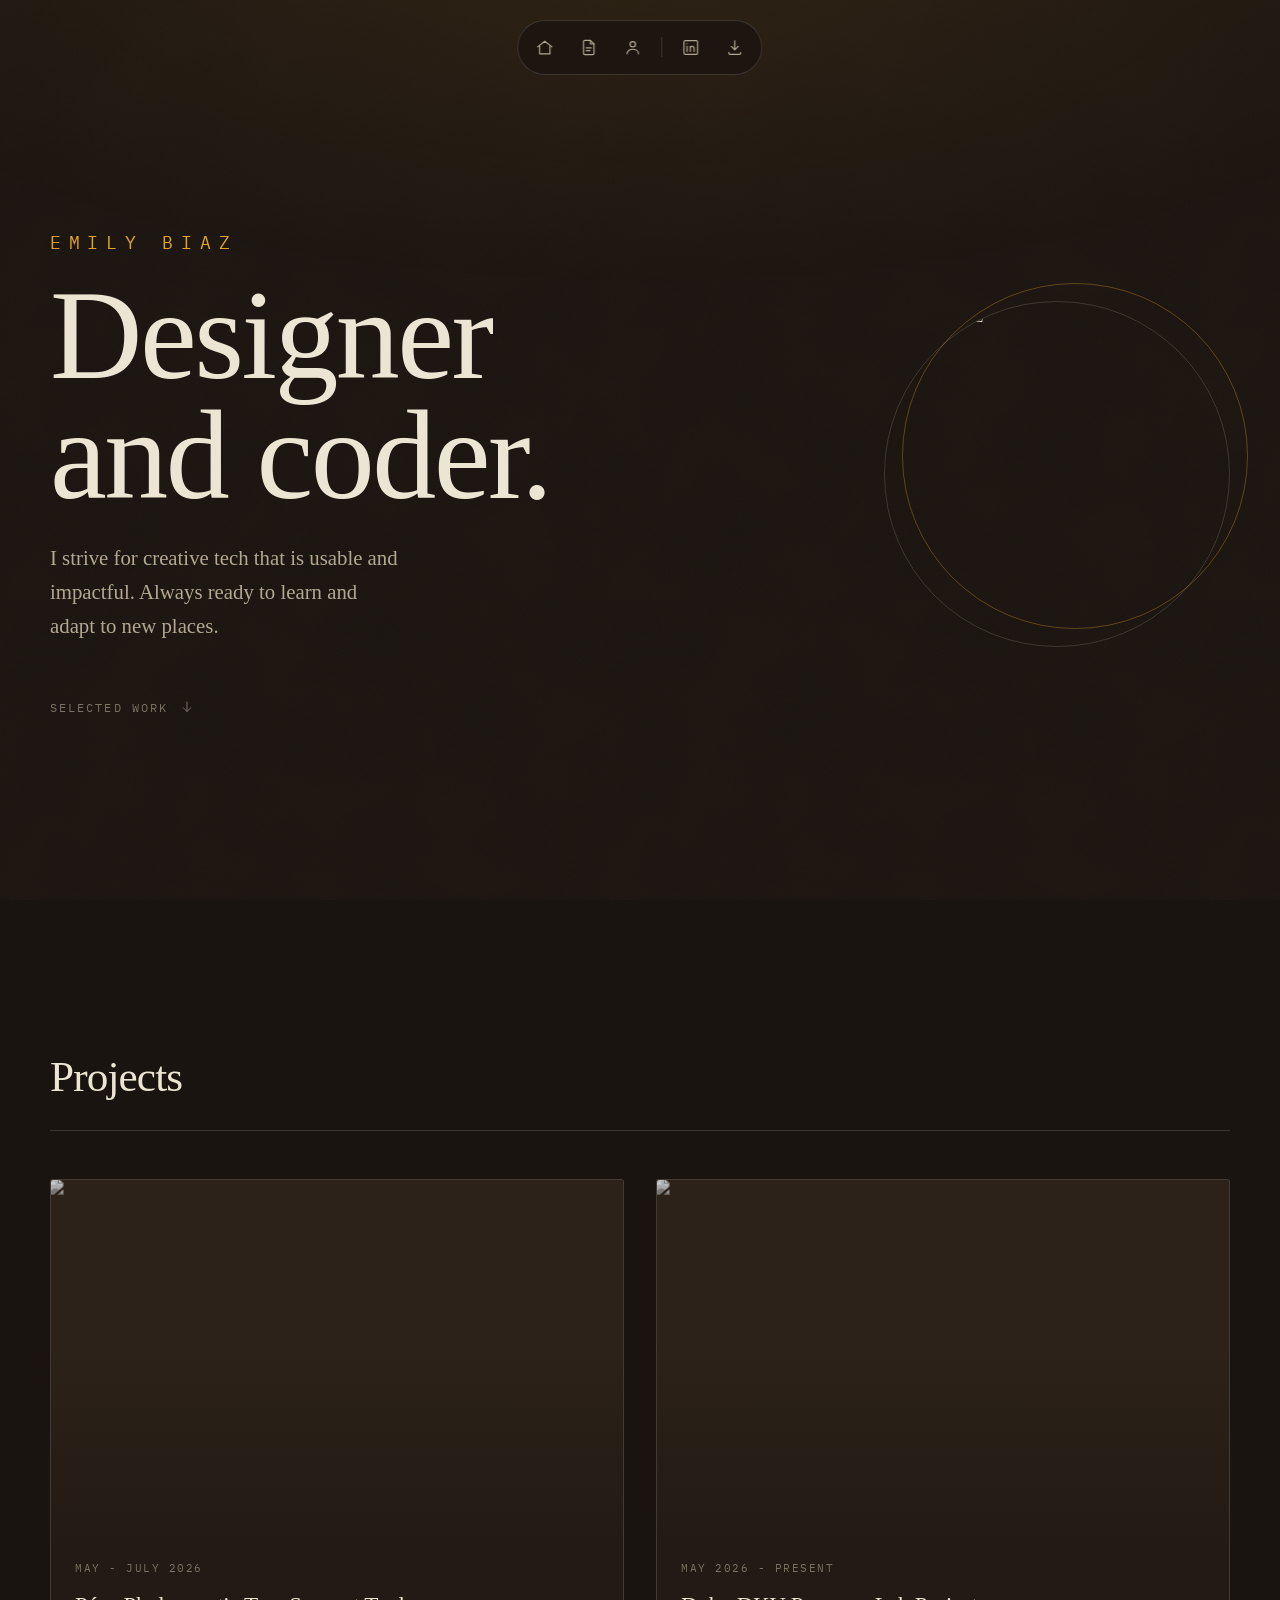
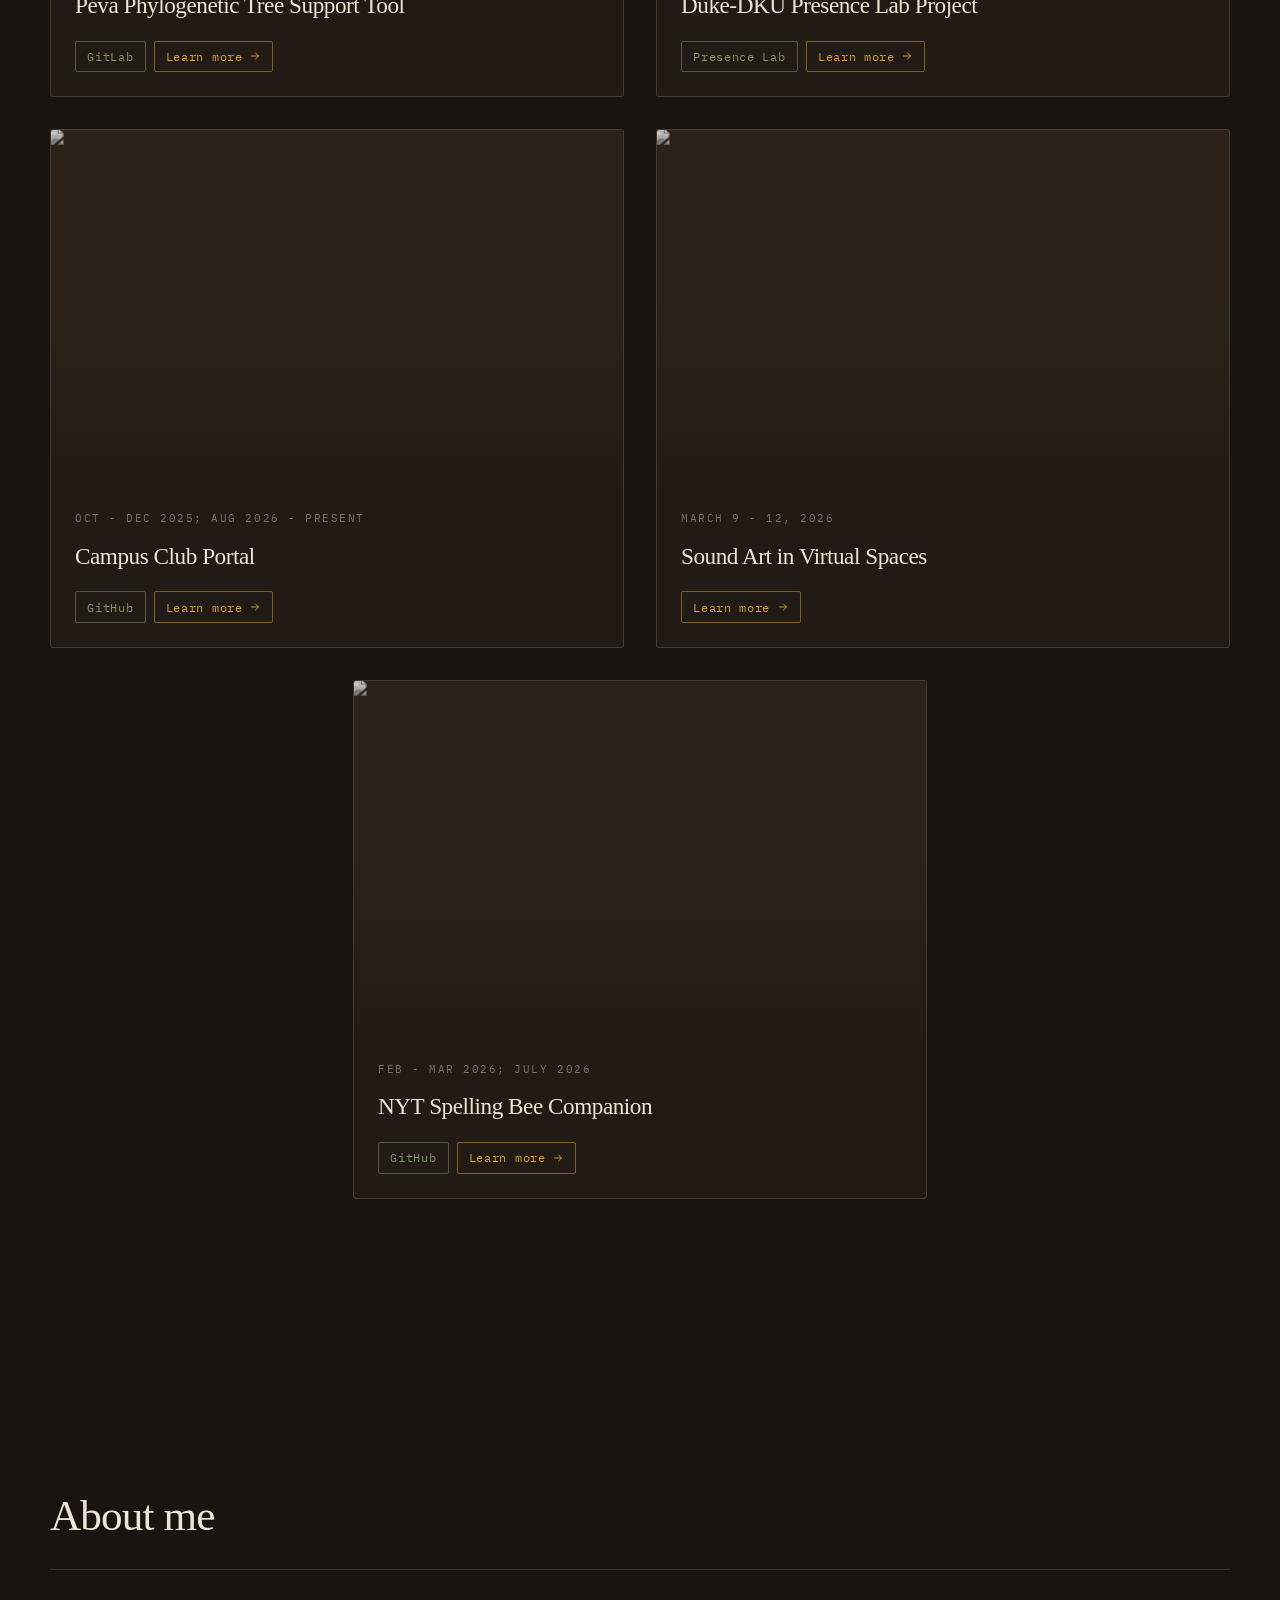
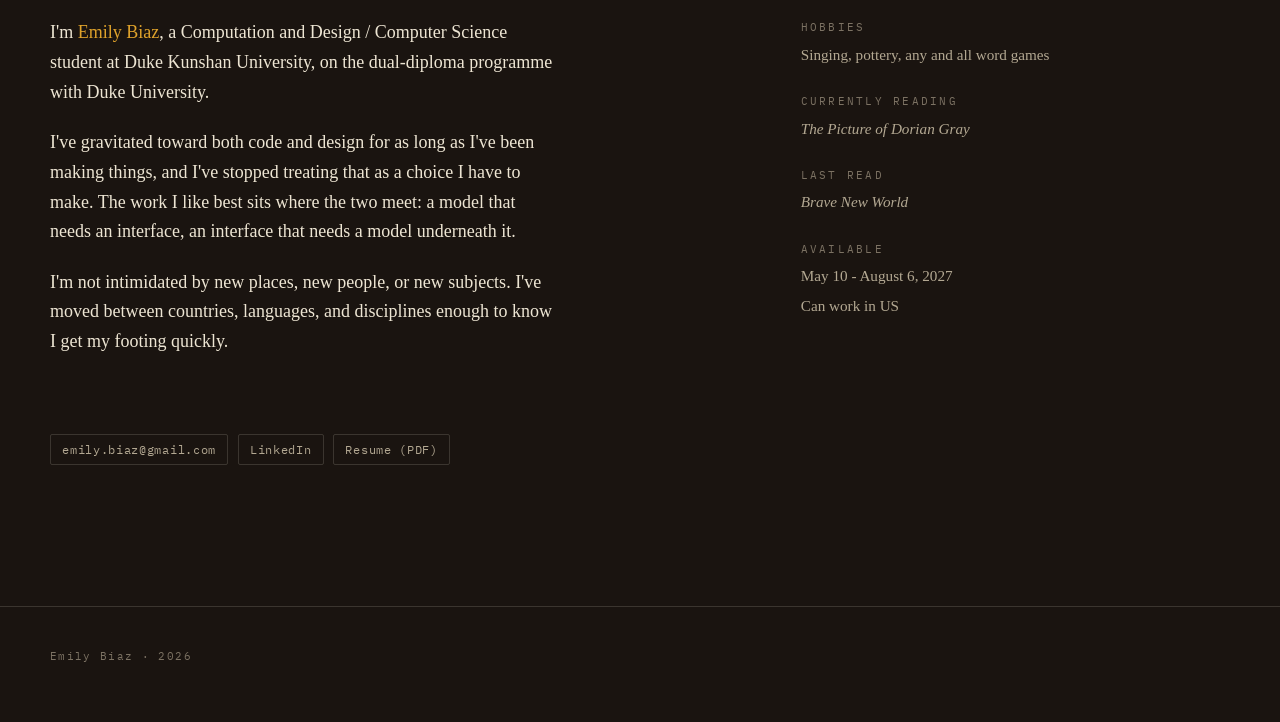
==== index.html @ deecd11f "Add files via upload" ====
<!DOCTYPE html>
<html lang="en">
<head>
<meta charset="utf-8">
<meta name="viewport" content="width=device-width, initial-scale=1">
<title>Emily Biaz, Designer and Coder</title>
<meta name="description" content="Emily Biaz, designer and coder. Creative tech that is usable and impactful.">

<link rel="preconnect" href="https://fonts.googleapis.com">
<link rel="preconnect" href="https://fonts.gstatic.com" crossorigin>
<link href="https://fonts.googleapis.com/css2?family=IBM+Plex+Mono:wght@400;500&display=swap" rel="stylesheet">
<link rel="stylesheet" href="style.css">
</head>
<body>

<!-- ─────────────────────────  nav  ───────────────────────── -->
<nav class="dock" aria-label="Main">
  <a href="#top" class="dock-btn" data-tip="Home" aria-label="Home">
    <svg viewBox="0 0 24 24" aria-hidden="true"><path d="M3 11.2 12 4l9 7.2"/><path d="M5.5 9.8V20h13V9.8"/></svg>
  </a>
  <a href="#work" class="dock-btn" data-tip="Projects" aria-label="Projects">
    <svg viewBox="0 0 24 24" aria-hidden="true"><path d="M14 3H7a1.6 1.6 0 0 0-1.6 1.6v14.8A1.6 1.6 0 0 0 7 21h10a1.6 1.6 0 0 0 1.6-1.6V7.6z"/><path d="M14 3v4.6h4.6"/><path d="M8.8 12.5h6.4M8.8 16h4.6"/></svg>
  </a>
  <a href="#about" class="dock-btn" data-tip="About" aria-label="About">
    <svg viewBox="0 0 24 24" aria-hidden="true"><circle cx="12" cy="8" r="3.4"/><path d="M4.8 20c0-3.6 3.2-5.8 7.2-5.8s7.2 2.2 7.2 5.8"/></svg>
  </a>
  <span class="dock-rule" aria-hidden="true"></span>
  <a href="https://www.linkedin.com/in/emily-biaz-783236280" target="_blank" rel="noopener"
     class="dock-btn" data-tip="LinkedIn" aria-label="LinkedIn">
    <svg viewBox="0 0 24 24" aria-hidden="true"><rect x="3.4" y="3.4" width="17.2" height="17.2" rx="2"/><path d="M7.4 10.4V17M7.4 7.3v.1"/><path d="M11.4 17v-6.6M11.4 13.2c0-1.6 1-2.6 2.4-2.6s2.4 1 2.4 2.6V17"/></svg>
  </a>
  <a href="assets/Emily_Biaz_Resume.pdf" target="_blank" rel="noopener"
     class="dock-btn" data-tip="Resume" aria-label="Resume">
    <svg viewBox="0 0 24 24" aria-hidden="true"><path d="M12 3.6v11.2"/><path d="M7.8 10.6 12 14.8l4.2-4.2"/><path d="M4.6 18.2v1.2A1.2 1.2 0 0 0 5.8 20.6h12.4a1.2 1.2 0 0 0 1.2-1.2v-1.2"/></svg>
  </a>
</nav>

<!-- ─────────────────────────  hero  ───────────────────────── -->
<header id="top" class="hero">
  <div class="wrap hero-grid">
    <div class="hero-text">
      <p class="name-mark reveal">Emily Biaz</p>
      <h1 class="reveal">Designer<br>and coder.</h1>
      <p class="lede reveal">
        I strive for creative tech that is usable and impactful.
        Always ready to learn and adapt to new places.
      </p>
      <a href="#work" class="scroll-cue reveal" aria-label="Scroll to projects">
        <span>Selected work</span>
        <svg viewBox="0 0 24 24" aria-hidden="true"><path d="M12 4.5v14"/><path d="M6.4 13.2 12 18.8l5.6-5.6"/></svg>
      </a>
    </div>
    <figure class="portrait reveal">
      <img src="assets/headshot.jpg" alt="Emily Biaz" width="720" height="720">
    </figure>
  </div>
</header>

<!-- ─────────────────────────  projects  ───────────────────────── -->
<main id="work" class="section">
  <div class="wrap">
    <h2 class="section-title reveal">Projects</h2>
    <div class="grid" id="grid"><!-- cards injected by script.js --></div>
  </div>
</main>

<!-- ─────────────────────────  about  ───────────────────────── -->
<section id="about" class="section about">
  <div class="wrap">
    <h2 class="section-title reveal">About me</h2>
    <div class="about-grid">
      <div class="about-main reveal">
        <p>
          I'm <strong>Emily Biaz</strong>, a Computation and Design / Computer Science
          student at Duke Kunshan University, on the dual-diploma programme with Duke
          University.
        </p>
        <p>
          I've gravitated toward both code and design for as long as I've been making
          things, and I've stopped treating that as a choice I have to make. The work I
          like best sits where the two meet: a model that needs an interface, an interface
          that needs a model underneath it.
        </p>
        <p>
          I'm not intimidated by new places, new people, or new subjects. I've moved
          between countries, languages, and disciplines enough to know I get my footing
          quickly.
        </p>
      </div>
      <aside class="about-side reveal">
        <div class="side-block">
          <p class="side-label">Hobbies</p>
          <p>Singing, pottery, any and all word games</p>
        </div>
        <div class="side-block">
          <p class="side-label">Currently reading</p>
          <p><em>The Picture of Dorian Gray</em></p>
        </div>
        <div class="side-block">
          <p class="side-label">Last read</p>
          <p><em>Brave New World</em></p>
        </div>
        <div class="side-block">
          <p class="side-label">Available</p>
          <p>May 10 - August 6, 2027</p>
          <p>Can work in US</p>
        </div>
      </aside>
    </div>

    <div class="contact reveal">
      <a href="mailto:emily.biaz@gmail.com" class="tag tag-link">emily.biaz@gmail.com</a>
      <a href="https://www.linkedin.com/in/emily-biaz-783236280" target="_blank" rel="noopener" class="tag tag-link">LinkedIn</a>
      <a href="assets/Emily_Biaz_Resume.pdf" target="_blank" rel="noopener" class="tag tag-link">Resume (PDF)</a>
    </div>
  </div>
</section>

<footer class="foot">
  <div class="wrap"><p>Emily Biaz &middot; 2026</p></div>
</footer>

<!-- ─────────────────────────  project modal  ───────────────────────── -->
<div class="modal" id="modal" role="dialog" aria-modal="true" aria-labelledby="modal-title" hidden>
  <div class="modal-scrim" data-close></div>
  <article class="modal-panel" role="document">
    <button class="modal-close" data-close aria-label="Close">
      <svg viewBox="0 0 24 24" aria-hidden="true"><path d="M6 6l12 12M18 6 6 18"/></svg>
    </button>

    <div class="gallery">
      <div class="gallery-stage" id="stage"></div>
      <button class="gal-arrow prev" id="prev" aria-label="Previous image">
        <svg viewBox="0 0 24 24" aria-hidden="true"><path d="M15 5.5 8 12l7 6.5"/></svg>
      </button>
      <button class="gal-arrow next" id="next" aria-label="Next image">
        <svg viewBox="0 0 24 24" aria-hidden="true"><path d="M9 5.5 16 12l-7 6.5"/></svg>
      </button>
      <div class="dots" id="dots"></div>
    </div>

    <div class="modal-body">
      <p class="modal-date" id="modal-date"></p>
      <h3 id="modal-title"></h3>
      <div class="modal-text" id="modal-text"></div>
      <p class="side-label">Skills</p>
      <div class="tags" id="modal-skills"></div>
      <div class="tags" id="modal-links"></div>
    </div>
  </article>
</div>

<script src="script.js"></script>
</body>
</html>
---- style.css ----
/* ═══════════════════════════════════════════════════════════
   Emily Biaz, portfolio
   Palette: dark brown ground, beige paper, moss green, honey.
   Type: Georgia for anything you read, IBM Plex Mono for anything
   that labels or tags. Same pairing as the Spelling Bee app.
   ═══════════════════════════════════════════════════════════ */

:root{
  --ground:#1A1410;        /* very dark brown, the page ground */
  --ground-2:#221A14;      /* raised surface */
  --ground-3:#2C2219;      /* card face */
  --paper:#EDE5D3;         /* beige, main text */
  --paper-dim:#B3A892;     /* secondary text */
  --paper-faint:#7C7263;   /* labels, rules */
  --honey:#DFA22B;         /* accent, same as the hive centre cell */
  --moss:#7E9668;          /* earth green secondary */
  --line:rgba(237,229,211,.16);

  --serif:Georgia,'Iowan Old Style','Times New Roman',serif;
  --mono:'IBM Plex Mono',ui-monospace,SFMono-Regular,Menlo,monospace;

  --wrap:1180px;
  --ease:cubic-bezier(.22,.61,.36,1);
}

*{box-sizing:border-box}

html{scroll-behavior:smooth;scroll-padding-top:96px}

body{
  margin:0;
  background:var(--ground);
  color:var(--paper);
  font-family:var(--serif);
  font-size:18px;
  line-height:1.65;
  -webkit-font-smoothing:antialiased;
}

/* Paper grain. Two layers of fractal noise, one fine and one coarse,
   so the ground reads as pressed paper rather than a flat colour.
   Generated inline as SVG so there is no image to download. */
body::before{
  content:"";
  position:fixed; inset:0; z-index:0; pointer-events:none;
  opacity:.5;
  background-image:
    url("data:image/svg+xml,%3Csvg xmlns='http://www.w3.org/2000/svg' width='300' height='300'%3E%3Cfilter id='n'%3E%3CfeTurbulence type='fractalNoise' baseFrequency='.85' numOctaves='4' stitchTiles='stitch'/%3E%3CfeColorMatrix type='saturate' values='0'/%3E%3C/filter%3E%3Crect width='300' height='300' filter='url(%23n)' opacity='.55'/%3E%3C/svg%3E"),
    url("data:image/svg+xml,%3Csvg xmlns='http://www.w3.org/2000/svg' width='600' height='600'%3E%3Cfilter id='c'%3E%3CfeTurbulence type='fractalNoise' baseFrequency='.012' numOctaves='5'/%3E%3CfeColorMatrix type='saturate' values='0'/%3E%3C/filter%3E%3Crect width='600' height='600' filter='url(%23c)' opacity='.4'/%3E%3C/svg%3E");
  mix-blend-mode:overlay;
}
/* a warm pool of light at the top so the page has a direction */
body::after{
  content:"";
  position:fixed; inset:0; z-index:0; pointer-events:none;
  background:radial-gradient(120% 70% at 50% -10%, rgba(223,162,43,.10), transparent 60%);
}
.wrap{position:relative; z-index:1; width:min(var(--wrap),100% - 3rem); margin-inline:auto}

/* ── shared bits ───────────────────────────────────────── */

.eyebrow,.side-label,.modal-date,.section-title span{
  font-family:var(--mono);
  font-size:.7rem;
  letter-spacing:.2em;
  text-transform:uppercase;
  color:var(--paper-faint);
}

h1,h2,h3{font-weight:400; letter-spacing:-.02em; margin:0}

.section{padding:clamp(5rem,11vw,9rem) 0; position:relative; z-index:1}

.section-title{
  font-size:clamp(1.9rem,4vw,2.7rem);
  padding-bottom:1.1rem;
  margin-bottom:3rem;
  border-bottom:1px solid var(--line);
}

.tags{display:flex; flex-wrap:wrap; gap:.5rem}

.tag{
  font-family:var(--mono);
  font-size:.72rem;
  letter-spacing:.06em;
  padding:.34rem .7rem;
  border:1px solid var(--line);
  color:var(--paper-dim);
  border-radius:2px;
  white-space:nowrap;
}
.tag-link{text-decoration:none; transition:.25s var(--ease)}
.tag-link:hover{border-color:var(--honey); color:var(--honey)}

/* ── dock nav ──────────────────────────────────────────── */

.dock{
  position:fixed; z-index:50;
  top:1.25rem; left:50%; transform:translateX(-50%);
  display:flex; align-items:center; gap:.25rem;
  padding:.4rem;
  background:rgba(26,20,16,.82);
  backdrop-filter:blur(14px);
  border:1px solid var(--line);
  border-radius:999px;
}
.dock-rule{width:1px; height:20px; background:var(--line); margin:0 .3rem}
.dock-btn{
  position:relative;
  display:grid; place-items:center;
  width:40px; height:40px;
  border-radius:999px;
  color:var(--paper-dim);
  transition:.25s var(--ease);
}
.dock-btn svg{width:19px; height:19px; fill:none; stroke:currentColor; stroke-width:1.5; stroke-linecap:round; stroke-linejoin:round}
.dock-btn:hover{background:var(--honey); color:var(--ground)}
.dock-btn::after{
  content:attr(data-tip);
  position:absolute; top:calc(100% + .5rem); left:50%; transform:translateX(-50%);
  font-family:var(--mono); font-size:.63rem; letter-spacing:.12em; text-transform:uppercase;
  color:var(--paper-dim); background:rgba(26,20,16,.94);
  border:1px solid var(--line); border-radius:3px;
  padding:.22rem .5rem; white-space:nowrap;
  opacity:0; pointer-events:none; transition:opacity .2s;
}
.dock-btn:hover::after{opacity:1}

/* ── hero ──────────────────────────────────────────────── */

.hero{
  min-height:100svh;
  display:flex; align-items:center;
  padding:8rem 0 5rem;
  position:relative; z-index:1;
}
.hero-grid{
  display:grid;
  grid-template-columns:1fr auto;
  gap:clamp(2rem,6vw,5rem);
  align-items:center;
}

/* the name, set big enough to be read rather than skimmed past */
.name-mark{
  font-family:var(--mono);
  font-size:clamp(.9rem,1.7vw,1.15rem);
  letter-spacing:.42em;
  text-transform:uppercase;
  color:var(--honey);
  margin:0;
}

.portrait{margin:0; position:relative; width:fit-content}
.portrait img{
  display:block;
  width:clamp(240px,27vw,400px);
  height:clamp(240px,27vw,400px);
  object-fit:cover;
  border-radius:50%;
  border:1px solid var(--line);
}
/* a thin honey ring, offset, so the portrait feels placed rather than pasted */
.portrait::after{
  content:"";
  position:absolute; inset:-18px -18px 18px 18px;
  border:1px solid rgba(223,162,43,.35);
  border-radius:50%;
  pointer-events:none;
}
.hero h1{
  font-size:clamp(3.4rem,11vw,8rem);
  line-height:.94;
  margin:1.1rem 0 1.6rem;
}
.hero .lede{
  max-width:34ch;
  font-size:clamp(1.05rem,2vw,1.3rem);
  color:var(--paper-dim);
  margin:0 0 3rem;
}
.scroll-cue{
  display:inline-flex; align-items:center; gap:.7rem;
  font-family:var(--mono); font-size:.72rem; letter-spacing:.18em; text-transform:uppercase;
  color:var(--paper-faint); text-decoration:none;
  transition:.3s var(--ease);
}
.scroll-cue svg{width:16px; height:16px; fill:none; stroke:currentColor; stroke-width:1.5; stroke-linecap:round; stroke-linejoin:round; animation:bob 2.4s var(--ease) infinite}
.scroll-cue:hover{color:var(--honey)}
@keyframes bob{0%,100%{transform:translateY(0)}50%{transform:translateY(4px)}}

/* ── project grid ──────────────────────────────────────── */

.grid{display:grid; grid-template-columns:repeat(2,1fr); gap:2rem}

.card{
  position:relative;
  display:flex; flex-direction:column;
  background:var(--ground-2);
  border:1px solid var(--line);
  border-radius:3px;
  overflow:hidden;
  cursor:pointer;
  text-align:left; font:inherit; color:inherit;
  padding:0;
  transition:border-color .35s var(--ease), transform .35s var(--ease);
}
.card:hover,.card:focus-within{border-color:rgba(223,162,43,.55); transform:translateY(-4px)}
.card :focus-visible{outline:2px solid var(--honey); outline-offset:3px}

.card-media{
  position:relative;
  aspect-ratio:16/10;
  background:var(--ground-3);
  overflow:hidden;
}
.card-media img,.card-media video{
  width:100%; height:100%; object-fit:cover; display:block;
  /* black and white at rest, colour on hover */
  filter:grayscale(1) contrast(.92) brightness(.82);
  transform:scale(1.02);
  transition:filter .5s var(--ease), transform .6s var(--ease);
}
.card:hover .card-media img,.card:hover .card-media video,
.card:focus-within .card-media img{
  filter:grayscale(0) contrast(1) brightness(1);
  transform:scale(1.05);
}
.card-media::after{
  content:""; position:absolute; inset:0;
  background:linear-gradient(to top, rgba(26,20,16,.55), transparent 55%);
}

.card-body{padding:1.4rem 1.5rem 1.5rem; display:flex; flex-direction:column; gap:.9rem; flex:1}
.card-date{font-family:var(--mono); font-size:.68rem; letter-spacing:.14em; text-transform:uppercase; color:var(--paper-faint); margin:0}
.card-title{font-size:1.45rem; line-height:1.2}
.card-tags{margin-top:auto; padding-top:.4rem; display:flex; flex-wrap:wrap; gap:.5rem; align-items:center}

.tag-more{
  border-color:rgba(223,162,43,.5); color:var(--honey);
  display:inline-flex; align-items:center; gap:.4rem;
  /* it is a real <button> now, so undo the browser chrome */
  background:transparent; cursor:pointer; line-height:inherit;
  font-family:var(--mono); font-size:.72rem; letter-spacing:.06em;
}
.tag-more svg{width:12px; height:12px; fill:none; stroke:currentColor; stroke-width:1.8; stroke-linecap:round; stroke-linejoin:round; transition:transform .3s var(--ease)}
.card:hover .tag-more{background:var(--honey); color:var(--ground); border-color:var(--honey)}
.card:hover .tag-more svg{transform:translateX(3px)}

/* the repo tag is a live link: it opens the repo, not the project pop-up */
a.tag-repo{border-color:rgba(126,150,104,.5); color:var(--moss); text-decoration:none; position:relative; z-index:2}
.card:hover a.tag-repo{border-color:var(--moss)}
a.tag-repo:hover{background:var(--moss); color:var(--ground); border-color:var(--moss)}

/* a lone card on the last row sits centred rather than stranded left */
.card-solo{grid-column:1 / -1; width:calc(50% - 1rem); margin-inline:auto}
@media (max-width:860px){ .card-solo{width:100%} }

.modal-text .note{font-size:.92rem; color:var(--paper-faint); font-style:italic}

/* ── about ─────────────────────────────────────────────── */

.about-grid{display:grid; grid-template-columns:1.6fr 1fr; gap:4rem}
.about-main p{margin:0 0 1.3rem; max-width:56ch}
.about-main strong{color:var(--honey); font-weight:400}
.about-side{display:flex; flex-direction:column; gap:1.6rem}
.side-block p+p{margin:.3rem 0 0; color:var(--paper-dim); font-size:.95rem}
.side-label{margin:0}
.contact{display:flex; flex-wrap:wrap; gap:.6rem; margin-top:3.5rem}

.foot{padding:2.5rem 0 3.5rem; border-top:1px solid var(--line); position:relative; z-index:1}
.foot p{margin:0; font-family:var(--mono); font-size:.7rem; letter-spacing:.12em; color:var(--paper-faint)}

/* ── modal ─────────────────────────────────────────────── */

.modal{position:fixed; inset:0; z-index:100; display:grid; place-items:center; padding:1.5rem}
.modal[hidden]{display:none}
.modal-scrim{position:absolute; inset:0; background:rgba(12,9,7,.9); backdrop-filter:blur(6px); animation:fade .3s var(--ease)}
@keyframes fade{from{opacity:0}to{opacity:1}}

.modal-panel{
  position:relative;
  width:min(980px,100%);
  max-height:92vh; overflow-y:auto;
  background:var(--ground-2);
  border:1px solid var(--line);
  border-radius:4px;
  animation:rise .4s var(--ease);
}
@keyframes rise{from{opacity:0; transform:translateY(24px)}to{opacity:1; transform:none}}

.modal-close{
  position:absolute; top:1rem; right:1rem; z-index:3;
  width:38px; height:38px; display:grid; place-items:center;
  background:rgba(26,20,16,.85); border:1px solid var(--line); border-radius:999px;
  color:var(--paper); cursor:pointer; transition:.25s var(--ease);
}
.modal-close svg{width:16px; height:16px; fill:none; stroke:currentColor; stroke-width:1.6; stroke-linecap:round}
.modal-close:hover{background:var(--honey); color:var(--ground)}

.gallery{position:relative; background:var(--ground-3); border-bottom:1px solid var(--line)}
.gallery-stage{
  display:grid; place-items:center; overflow:hidden;
  min-height:min(52vh,420px); max-height:78vh;
  padding:1.25rem 4.5rem;
}
.gallery-stage img,.gallery-stage video{
  max-width:100%; max-height:74vh; width:auto; height:auto;
  object-fit:contain; display:block;
}
.gal-figure{margin:0; position:relative; display:inline-block; max-width:100%}
.gal-caption{
  position:absolute; right:.75rem; bottom:.75rem;
  font-family:var(--mono); font-size:.68rem; letter-spacing:.14em; text-transform:uppercase;
  color:var(--ground);
  background:rgba(223,162,43,.72);
  padding:.3rem .6rem; border-radius:2px;
  backdrop-filter:blur(2px);
}

.gal-arrow{
  position:absolute; top:50%; transform:translateY(-50%);
  width:42px; height:42px; display:grid; place-items:center;
  background:rgba(26,20,16,.8); border:1px solid var(--line); border-radius:999px;
  color:var(--paper); cursor:pointer; transition:.25s var(--ease);
}
.gal-arrow svg{width:18px; height:18px; fill:none; stroke:currentColor; stroke-width:1.6; stroke-linecap:round; stroke-linejoin:round}
.gal-arrow:hover{background:var(--honey); color:var(--ground)}
.gal-arrow.prev{left:1rem}
.gal-arrow.next{right:1rem}
.gal-arrow[hidden]{display:none}

.dots{position:absolute; bottom:.9rem; left:50%; transform:translateX(-50%); display:flex; gap:.45rem}
.dot{width:7px; height:7px; border-radius:999px; background:rgba(237,229,211,.3); border:0; padding:0; cursor:pointer; transition:.25s var(--ease)}
.dot.on{background:var(--honey); width:18px}

.modal-body{padding:2rem clamp(1.5rem,4vw,2.75rem) 2.5rem}
.modal-body h3{font-size:clamp(1.6rem,3.5vw,2.2rem); margin:.4rem 0 1.4rem}
.modal-text p{margin:0 0 1.2rem; color:var(--paper-dim); max-width:68ch}
.modal-text p strong{color:var(--paper); font-weight:400}
.modal-body .side-label{margin:2rem 0 .7rem}
#modal-links{margin-top:1.2rem}

/* ── scroll reveal ─────────────────────────────────────── */

.reveal{opacity:0; transform:translateY(26px); transition:opacity .8s var(--ease), transform .8s var(--ease)}
.reveal.in{opacity:1; transform:none}
.reveal:nth-child(2){transition-delay:.08s}
.reveal:nth-child(3){transition-delay:.16s}
.reveal:nth-child(4){transition-delay:.24s}
.card.reveal{transition-delay:calc(var(--i,0) * .09s)}

@media (prefers-reduced-motion:reduce){
  html{scroll-behavior:auto}
  .reveal{opacity:1; transform:none; transition:none}
  .scroll-cue svg{animation:none}
}

/* Touch screens have no hover, so the greyscale would simply never lift.
   Show colour by default there and skip the lift entirely. */
@media (hover:none){
  .card-media img,.card-media video{filter:none; transform:none}
  .tag-more{background:var(--honey); color:var(--ground); border-color:var(--honey)}
}

/* ── responsive ────────────────────────────────────────── */

@media (max-width:860px){
  .hero-grid{grid-template-columns:1fr; gap:2.5rem}
  .portrait{order:-1; margin-inline:auto}
  .grid{grid-template-columns:1fr; gap:1.5rem}
  .about-grid{grid-template-columns:1fr; gap:2.5rem}
}
@media (max-width:560px){
  body{font-size:17px}
  .wrap{width:min(var(--wrap),100% - 2rem)}
  .dock{top:auto; bottom:1rem; gap:.1rem}
  .dock-btn::after{top:auto; bottom:calc(100% + .5rem)}
  .gal-arrow{width:36px; height:36px}
  .gal-arrow.prev{left:.5rem}
  .gal-arrow.next{right:.5rem}
}
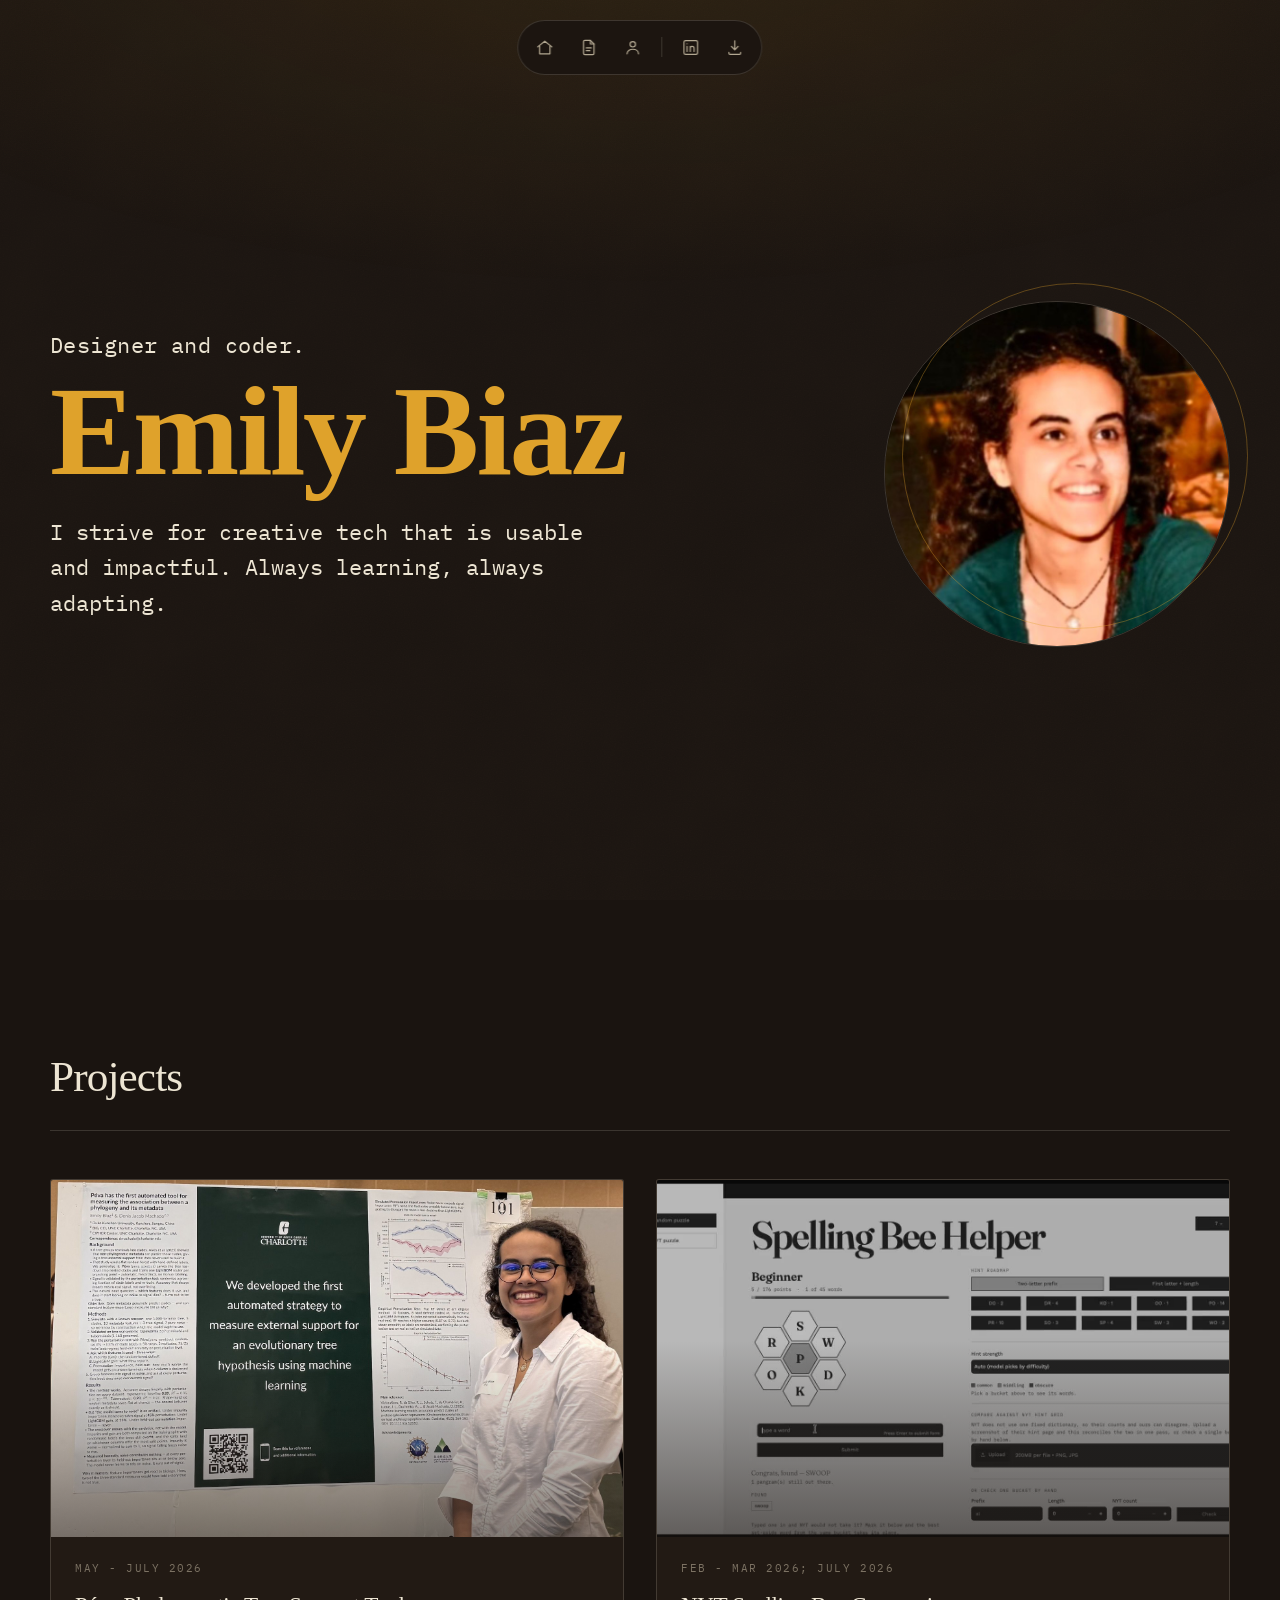
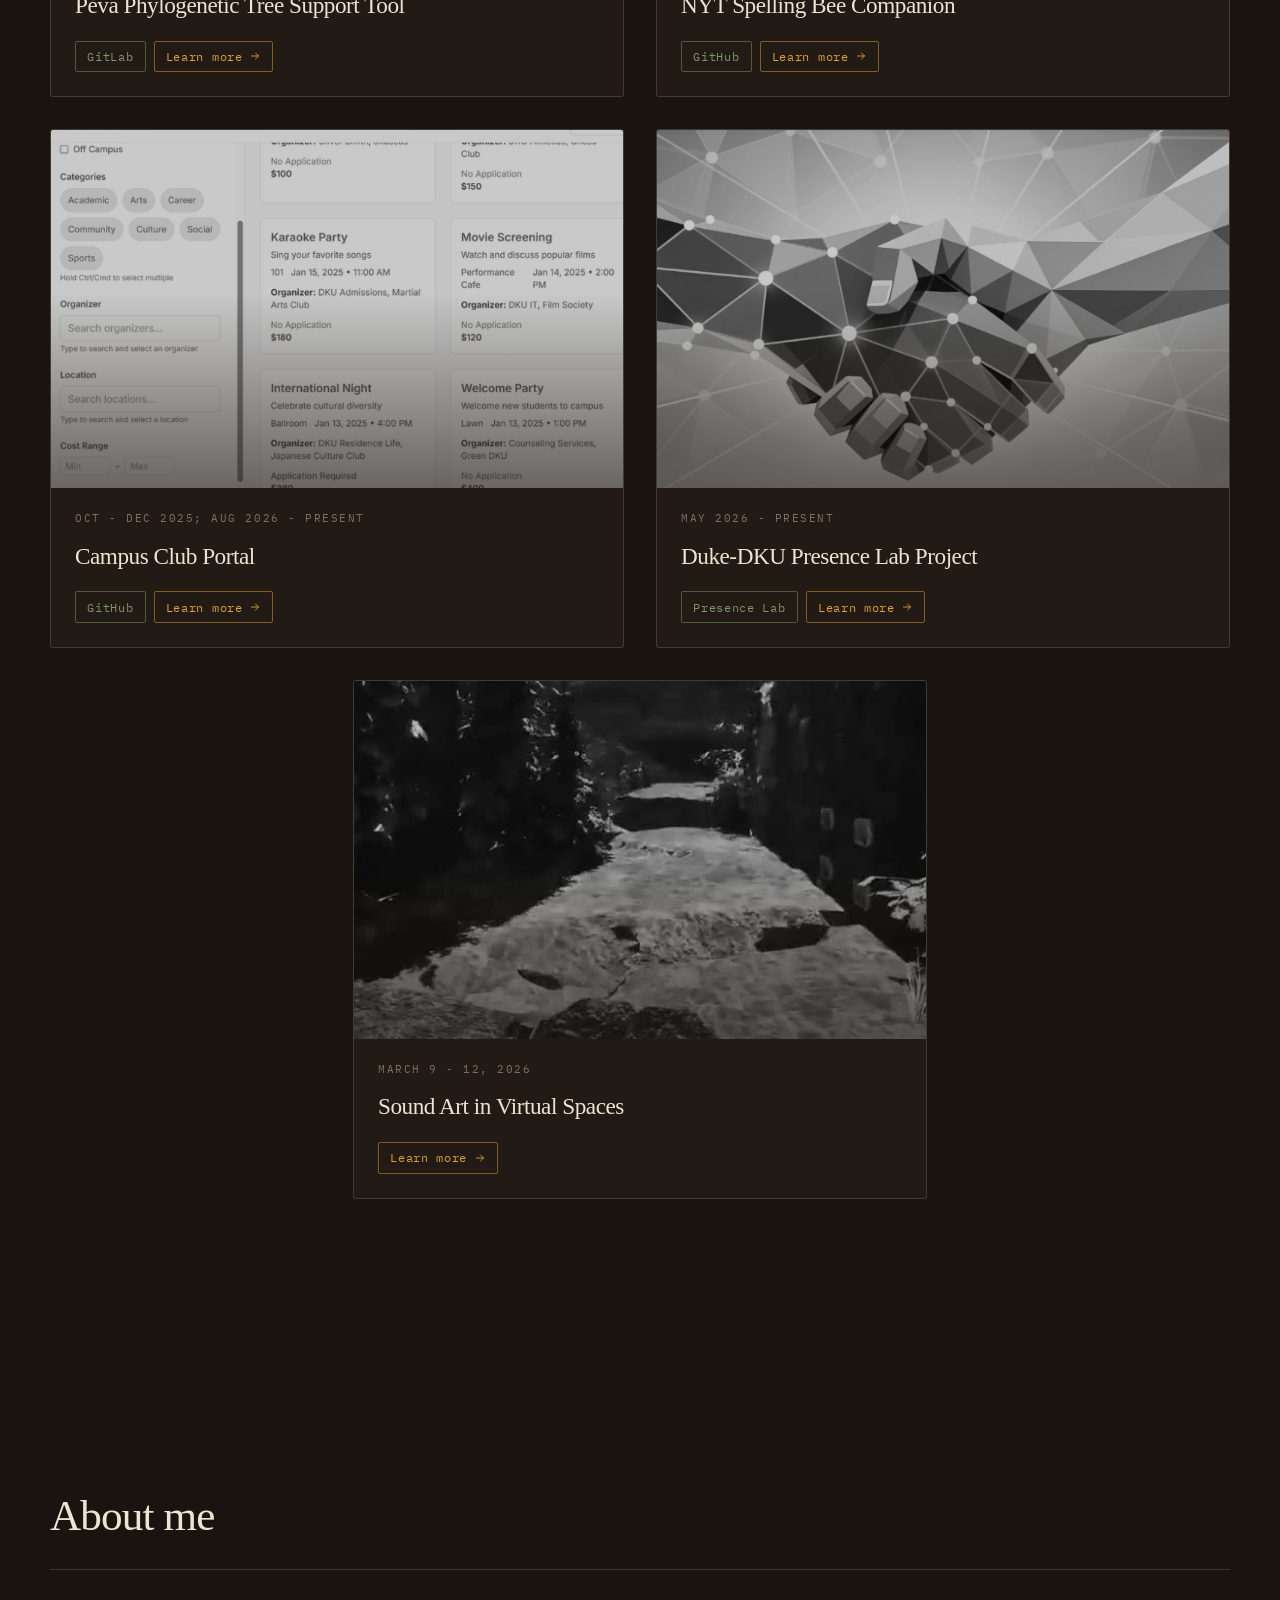
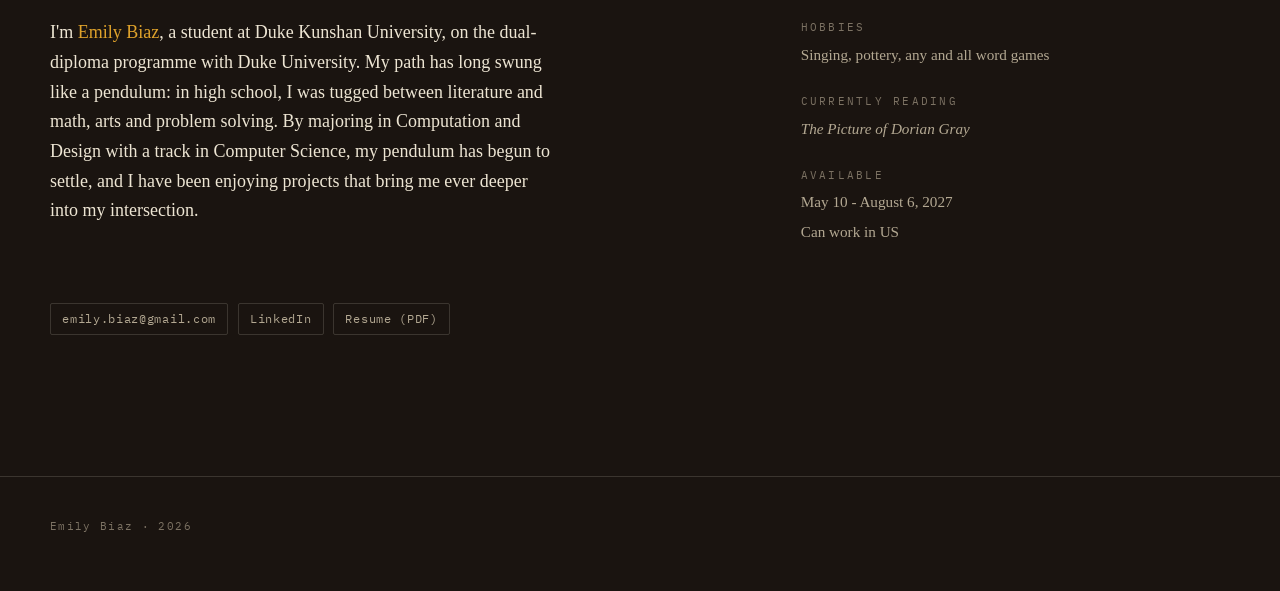
==== commit 16a2c363: "Add files via upload" ====
--- a/index.html
+++ b/index.html
@@ -3,7 +3,7 @@
 <head>
 <meta charset="utf-8">
 <meta name="viewport" content="width=device-width, initial-scale=1">
-<title>Emily Biaz, Designer and Coder</title>
+<title>Emily Biaz - Designer and Coder</title>
 <meta name="description" content="Emily Biaz, designer and coder. Creative tech that is usable and impactful.">
 
 <link rel="preconnect" href="https://fonts.googleapis.com">
@@ -39,16 +39,12 @@
 <header id="top" class="hero">
   <div class="wrap hero-grid">
     <div class="hero-text">
-      <p class="name-mark reveal">Emily Biaz</p>
-      <h1 class="reveal">Designer<br>and coder.</h1>
+      <p class="hero-role reveal">Designer and coder.</p>
+      <h1 class="name-mark reveal">Emily Biaz</h1>
       <p class="lede reveal">
         I strive for creative tech that is usable and impactful.
-        Always ready to learn and adapt to new places.
+        Always learning, always adapting.
       </p>
-      <a href="#work" class="scroll-cue reveal" aria-label="Scroll to projects">
-        <span>Selected work</span>
-        <svg viewBox="0 0 24 24" aria-hidden="true"><path d="M12 4.5v14"/><path d="M6.4 13.2 12 18.8l5.6-5.6"/></svg>
-      </a>
     </div>
     <figure class="portrait reveal">
       <img src="assets/headshot.jpg" alt="Emily Biaz" width="720" height="720">
@@ -71,20 +67,12 @@
     <div class="about-grid">
       <div class="about-main reveal">
         <p>
-          I'm <strong>Emily Biaz</strong>, a Computation and Design / Computer Science
-          student at Duke Kunshan University, on the dual-diploma programme with Duke
-          University.
-        </p>
-        <p>
-          I've gravitated toward both code and design for as long as I've been making
-          things, and I've stopped treating that as a choice I have to make. The work I
-          like best sits where the two meet: a model that needs an interface, an interface
-          that needs a model underneath it.
-        </p>
-        <p>
-          I'm not intimidated by new places, new people, or new subjects. I've moved
-          between countries, languages, and disciplines enough to know I get my footing
-          quickly.
+          I'm <strong>Emily Biaz</strong>, a student at Duke Kunshan University, on the
+          dual-diploma programme with Duke University. My path has long swung like a
+          pendulum: in high school, I was tugged between literature and math, arts and
+          problem solving. By majoring in Computation and Design with a track in Computer
+          Science, my pendulum has begun to settle, and I have been enjoying projects that
+          bring me ever deeper into my intersection.
         </p>
       </div>
       <aside class="about-side reveal">
@@ -95,10 +83,6 @@
         <div class="side-block">
           <p class="side-label">Currently reading</p>
           <p><em>The Picture of Dorian Gray</em></p>
-        </div>
-        <div class="side-block">
-          <p class="side-label">Last read</p>
-          <p><em>Brave New World</em></p>
         </div>
         <div class="side-block">
           <p class="side-label">Available</p>
@@ -120,36 +104,7 @@
   <div class="wrap"><p>Emily Biaz &middot; 2026</p></div>
 </footer>
 
-<!-- ─────────────────────────  project modal  ───────────────────────── -->
-<div class="modal" id="modal" role="dialog" aria-modal="true" aria-labelledby="modal-title" hidden>
-  <div class="modal-scrim" data-close></div>
-  <article class="modal-panel" role="document">
-    <button class="modal-close" data-close aria-label="Close">
-      <svg viewBox="0 0 24 24" aria-hidden="true"><path d="M6 6l12 12M18 6 6 18"/></svg>
-    </button>
-
-    <div class="gallery">
-      <div class="gallery-stage" id="stage"></div>
-      <button class="gal-arrow prev" id="prev" aria-label="Previous image">
-        <svg viewBox="0 0 24 24" aria-hidden="true"><path d="M15 5.5 8 12l7 6.5"/></svg>
-      </button>
-      <button class="gal-arrow next" id="next" aria-label="Next image">
-        <svg viewBox="0 0 24 24" aria-hidden="true"><path d="M9 5.5 16 12l-7 6.5"/></svg>
-      </button>
-      <div class="dots" id="dots"></div>
-    </div>
-
-    <div class="modal-body">
-      <p class="modal-date" id="modal-date"></p>
-      <h3 id="modal-title"></h3>
-      <div class="modal-text" id="modal-text"></div>
-      <p class="side-label">Skills</p>
-      <div class="tags" id="modal-skills"></div>
-      <div class="tags" id="modal-links"></div>
-    </div>
-  </article>
-</div>
-
+<script src="data.js"></script>
 <script src="script.js"></script>
 </body>
 </html>
--- a/style.css
+++ b/style.css
@@ -142,15 +142,27 @@
   align-items:center;
 }
 
-/* the name, set big enough to be read rather than skimmed past */
+/* the name is now the display type: Georgia, honey, full size */
 .name-mark{
+  font-family:var(--serif);
+  font-weight:600;
+  font-size:clamp(3.4rem,11vw,8rem);
+  line-height:.94;
+  letter-spacing:-.02em;
+  color:var(--honey);
+  margin:.5rem 0 1.4rem;
+}
+
+/* the role line above the name, and the lede below it, match each other:
+   mono, grey, mid size */
+.hero-role,.hero .lede{
   font-family:var(--mono);
-  font-size:clamp(.9rem,1.7vw,1.15rem);
-  letter-spacing:.42em;
-  text-transform:uppercase;
-  color:var(--honey);
+  font-size:clamp(1.1rem,1.9vw,1.4rem);
+  line-height:1.6;
+  color:var(--paper);
   margin:0;
 }
+.hero-role{letter-spacing:.02em}
 
 .portrait{margin:0; position:relative; width:fit-content}
 .portrait img{
@@ -169,26 +181,7 @@
   border-radius:50%;
   pointer-events:none;
 }
-.hero h1{
-  font-size:clamp(3.4rem,11vw,8rem);
-  line-height:.94;
-  margin:1.1rem 0 1.6rem;
-}
-.hero .lede{
-  max-width:34ch;
-  font-size:clamp(1.05rem,2vw,1.3rem);
-  color:var(--paper-dim);
-  margin:0 0 3rem;
-}
-.scroll-cue{
-  display:inline-flex; align-items:center; gap:.7rem;
-  font-family:var(--mono); font-size:.72rem; letter-spacing:.18em; text-transform:uppercase;
-  color:var(--paper-faint); text-decoration:none;
-  transition:.3s var(--ease);
-}
-.scroll-cue svg{width:16px; height:16px; fill:none; stroke:currentColor; stroke-width:1.5; stroke-linecap:round; stroke-linejoin:round; animation:bob 2.4s var(--ease) infinite}
-.scroll-cue:hover{color:var(--honey)}
-@keyframes bob{0%,100%{transform:translateY(0)}50%{transform:translateY(4px)}}
+.hero .lede{max-width:44ch}
 
 /* ── project grid ──────────────────────────────────────── */
 
@@ -223,10 +216,11 @@
   transition:filter .5s var(--ease), transform .6s var(--ease);
 }
 .card:hover .card-media img,.card:hover .card-media video,
-.card:focus-within .card-media img{
+.card:focus-within .card-media img,
+.card.is-lit .card-media img,.card.is-lit .card-media video{
   filter:grayscale(0) contrast(1) brightness(1);
-  transform:scale(1.05);
-}
+}
+.card:hover .card-media img,.card:hover .card-media video{transform:scale(1.05)}
 .card-media::after{
   content:""; position:absolute; inset:0;
   background:linear-gradient(to top, rgba(26,20,16,.55), transparent 55%);
@@ -240,16 +234,24 @@
 .tag-more{
   border-color:rgba(223,162,43,.5); color:var(--honey);
   display:inline-flex; align-items:center; gap:.4rem;
-  /* it is a real <button> now, so undo the browser chrome */
-  background:transparent; cursor:pointer; line-height:inherit;
-  font-family:var(--mono); font-size:.72rem; letter-spacing:.06em;
+  text-decoration:none; position:relative; z-index:2;
 }
 .tag-more svg{width:12px; height:12px; fill:none; stroke:currentColor; stroke-width:1.8; stroke-linecap:round; stroke-linejoin:round; transition:transform .3s var(--ease)}
 .card:hover .tag-more{background:var(--honey); color:var(--ground); border-color:var(--honey)}
 .card:hover .tag-more svg{transform:translateX(3px)}
 
 /* the repo tag is a live link: it opens the repo, not the project pop-up */
-a.tag-repo{border-color:rgba(126,150,104,.5); color:var(--moss); text-decoration:none; position:relative; z-index:2}
+a.tag-repo{
+  border-color:rgba(126,150,104,.5); color:var(--moss); text-decoration:none;
+  position:relative; z-index:2;
+  display:inline-flex; align-items:center; gap:.4rem;
+}
+a.tag-repo svg{
+  width:12px; height:12px; flex:none;
+  fill:none; stroke:currentColor; stroke-width:1.8; stroke-linecap:round; stroke-linejoin:round;
+  transition:transform .3s var(--ease);
+}
+a.tag-repo:hover svg{transform:translateX(3px)}
 .card:hover a.tag-repo{border-color:var(--moss)}
 a.tag-repo:hover{background:var(--moss); color:var(--ground); border-color:var(--moss)}
 
@@ -342,6 +344,75 @@
 .modal-body .side-label{margin:2rem 0 .7rem}
 #modal-links{margin-top:1.2rem}
 
+
+/* ══ project detail page ══════════════════════════════════ */
+
+.detail{padding:8.5rem 0 4rem; position:relative; z-index:1}
+
+.back-link{
+  display:inline-flex; align-items:center; gap:.55rem;
+  font-family:var(--mono); font-size:.72rem; letter-spacing:.14em; text-transform:uppercase;
+  color:var(--paper-dim); text-decoration:none;
+  border:1px solid var(--line); border-radius:2px;
+  padding:.5rem .9rem;
+  transition:.25s var(--ease);
+}
+.back-link svg{width:15px; height:15px; fill:none; stroke:currentColor; stroke-width:1.6; stroke-linecap:round; stroke-linejoin:round}
+.back-link:hover{border-color:var(--honey); color:var(--honey)}
+.back-bottom{margin-top:4rem}
+
+.detail-date{
+  font-family:var(--mono); font-size:.72rem; letter-spacing:.18em; text-transform:uppercase;
+  color:var(--paper-faint); margin:3rem 0 .6rem;
+}
+
+/* title and repo link share a line, the link sitting just after the title */
+.detail-head{
+  display:flex; flex-wrap:wrap; align-items:baseline; gap:1rem 1.2rem;
+  padding-bottom:1.4rem; margin-bottom:2.6rem;
+  border-bottom:1px solid var(--line);
+}
+.detail-head h1{
+  font-size:clamp(2rem,4.6vw,3.2rem); line-height:1.05; margin:0;
+}
+
+.detail-grid{display:grid; grid-template-columns:1fr 1.15fr; gap:clamp(2rem,5vw,4.5rem); align-items:start}
+.detail-left{}
+.detail-left .side-label{margin:0 0 .7rem}
+.detail-body{margin-top:2.2rem}
+.detail-body p{margin:0 0 1.2rem; color:var(--paper-dim); max-width:58ch}
+.detail-body p strong{color:var(--paper); font-weight:400}
+.detail-body .note{font-size:.92rem; color:var(--paper-faint); font-style:italic}
+
+/* images stack one above the next, so the reader scrolls through them */
+.detail-media{display:flex; flex-direction:column; gap:1.6rem}
+.detail-media.media-grid{display:grid; grid-template-columns:1fr 1fr; gap:1.2rem}
+
+.media-item{
+  position:relative; margin:0;
+  border:1px solid var(--line); background:var(--ground-2);
+  overflow:hidden;
+}
+/* A portrait screenshot at full column width becomes enormous and drags the
+   media column far below the text. Cap the height and centre instead. */
+.media-item img,.media-item video{
+  display:block; margin:0 auto;
+  width:auto; max-width:100%;
+  height:auto; max-height:min(62vh,540px);
+}
+.detail-media.media-grid .media-item img{max-height:min(40vh,340px)}
+.media-video{border:0; background:none}
+.video-caption{
+  font-family:var(--mono); font-size:.68rem; letter-spacing:.14em; text-transform:uppercase;
+  color:var(--paper-faint); margin-top:.6rem; text-align:right;
+}
+
+@media (max-width:900px){
+  .detail-grid{grid-template-columns:1fr; gap:2.5rem}
+  .detail-left{position:static}
+  .detail-media.media-grid{grid-template-columns:1fr}
+}
+
 /* ── scroll reveal ─────────────────────────────────────── */
 
 .reveal{opacity:0; transform:translateY(26px); transition:opacity .8s var(--ease), transform .8s var(--ease)}
@@ -354,7 +425,6 @@
 @media (prefers-reduced-motion:reduce){
   html{scroll-behavior:auto}
   .reveal{opacity:1; transform:none; transition:none}
-  .scroll-cue svg{animation:none}
 }
 
 /* Touch screens have no hover, so the greyscale would simply never lift.
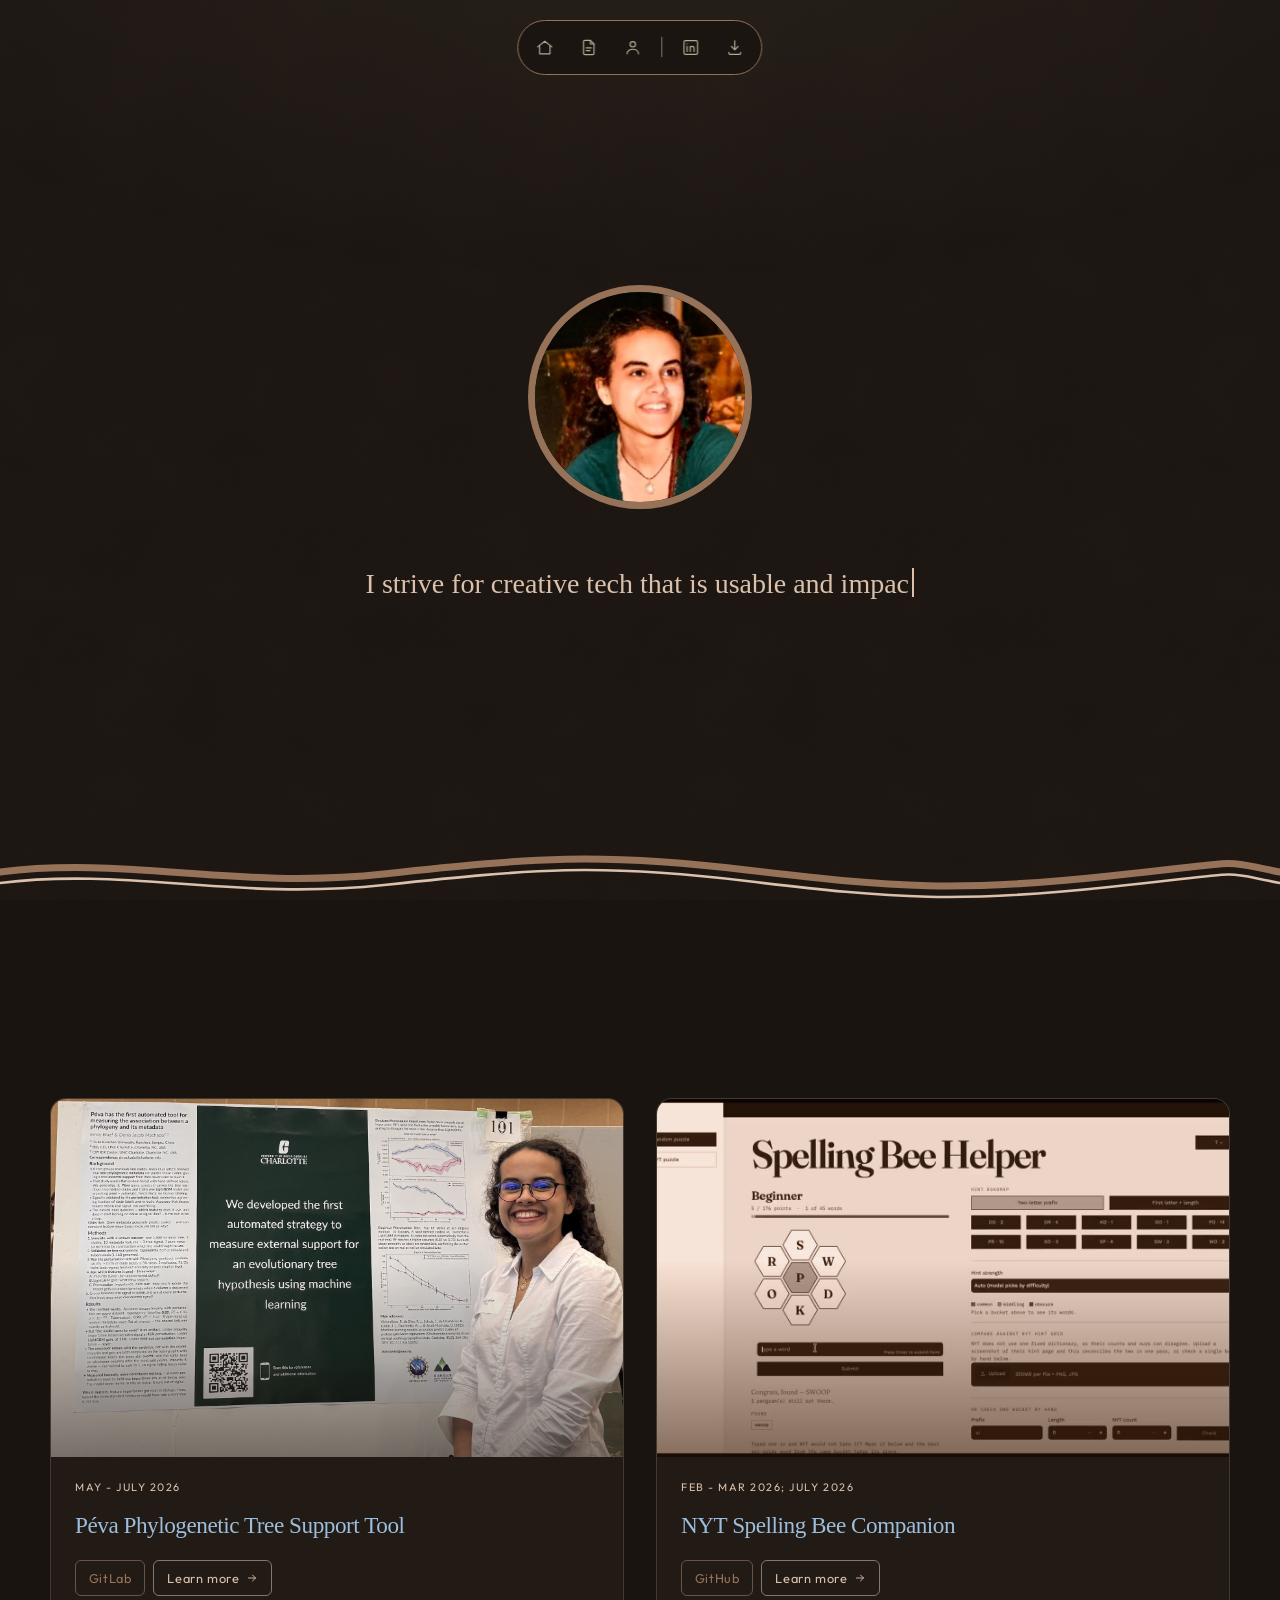
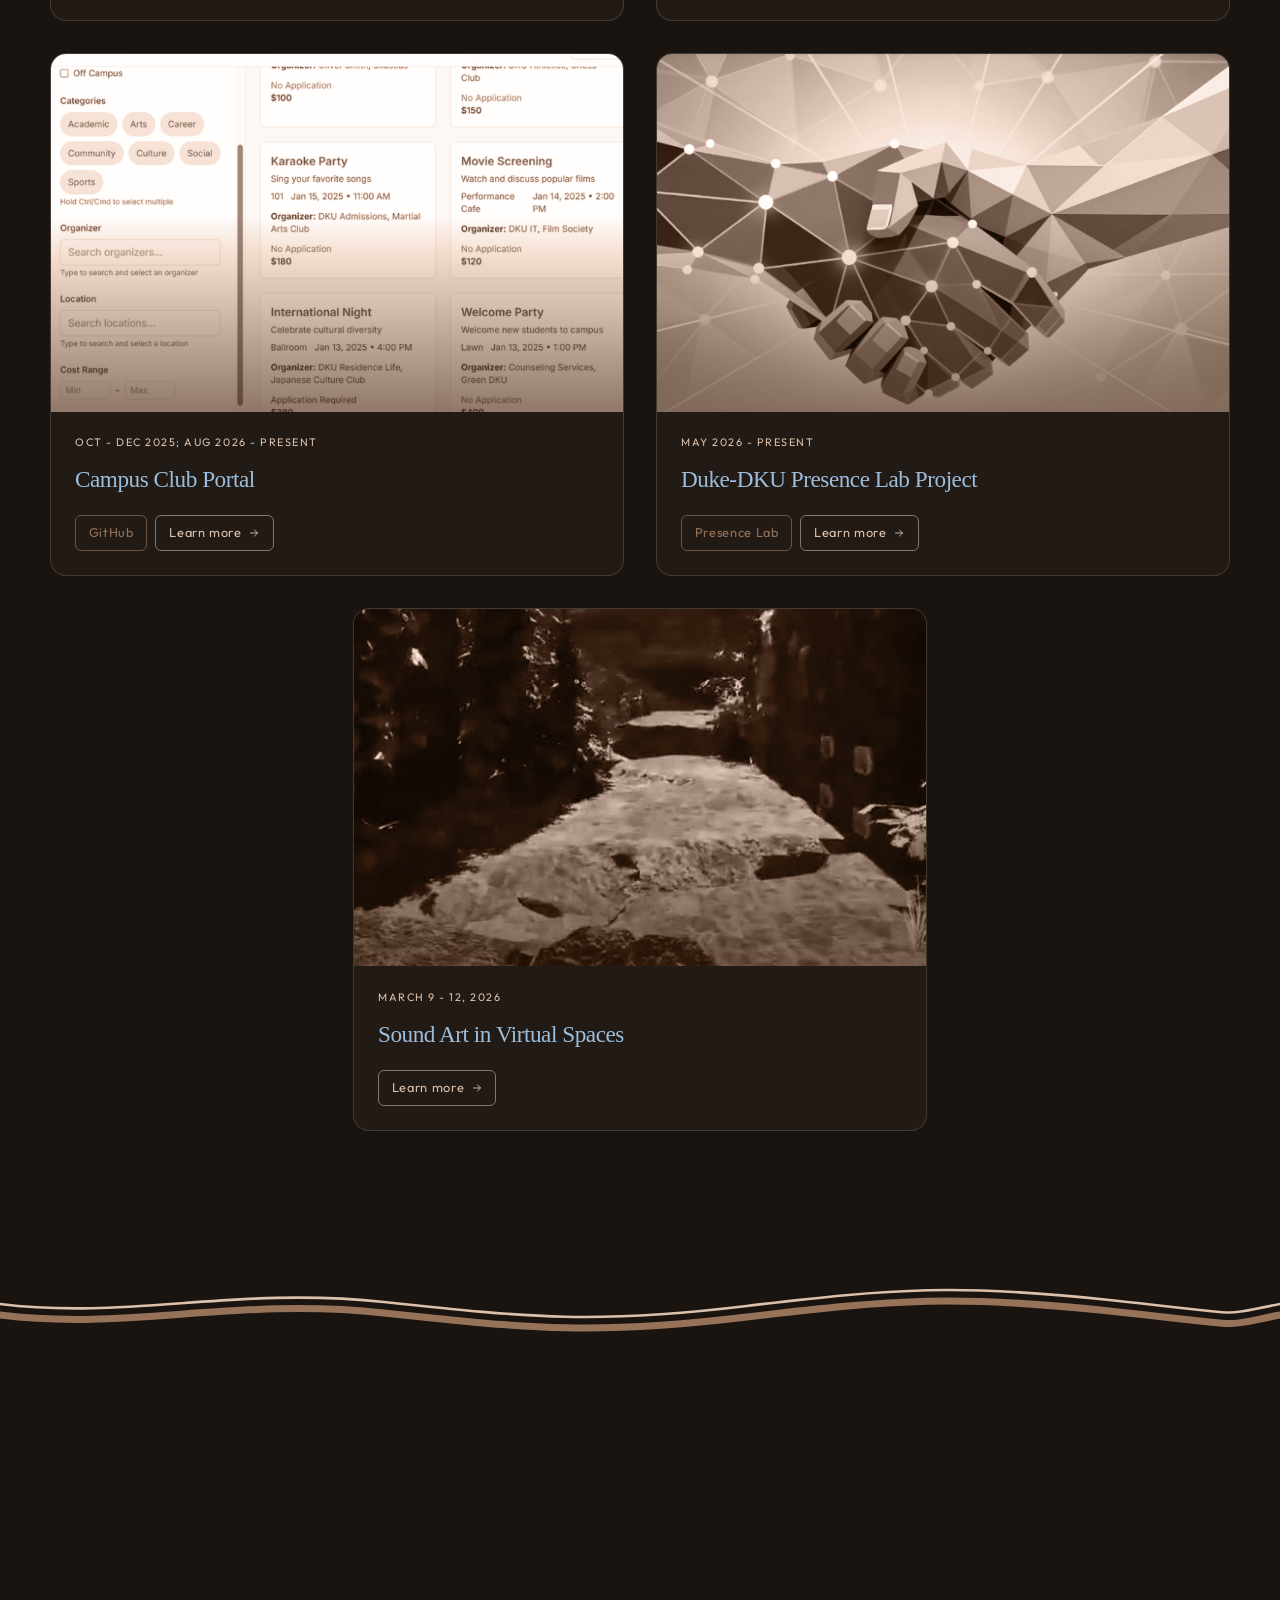
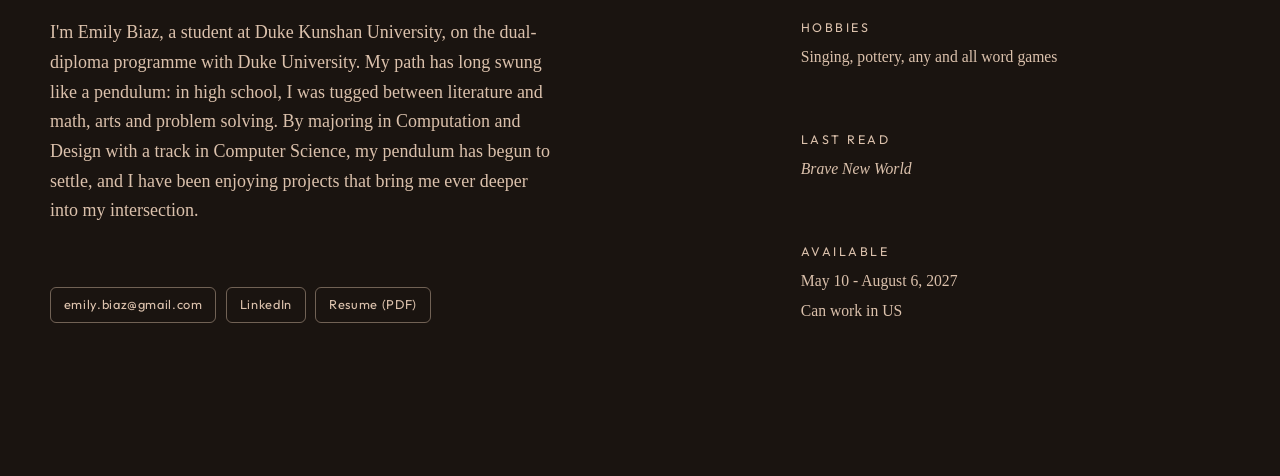
==== commit ccbb490a: "Add files via upload" ====
--- a/index.html
+++ b/index.html
@@ -3,12 +3,12 @@
 <head>
 <meta charset="utf-8">
 <meta name="viewport" content="width=device-width, initial-scale=1">
-<title>Emily Biaz - Designer and Coder</title>
+<title>Emily Biaz</title>
 <meta name="description" content="Emily Biaz, designer and coder. Creative tech that is usable and impactful.">
 
 <link rel="preconnect" href="https://fonts.googleapis.com">
 <link rel="preconnect" href="https://fonts.gstatic.com" crossorigin>
-<link href="https://fonts.googleapis.com/css2?family=IBM+Plex+Mono:wght@400;500&display=swap" rel="stylesheet">
+<link href="https://fonts.googleapis.com/css2?family=Outfit:wght@300;400;500&display=swap" rel="stylesheet">
 <link rel="stylesheet" href="style.css">
 </head>
 <body>
@@ -37,33 +37,70 @@
 
 <!-- ─────────────────────────  hero  ───────────────────────── -->
 <header id="top" class="hero">
-  <div class="wrap hero-grid">
-    <div class="hero-text">
-      <p class="hero-role reveal">Designer and coder.</p>
-      <h1 class="name-mark reveal">Emily Biaz</h1>
-      <p class="lede reveal">
-        I strive for creative tech that is usable and impactful.
-        Always learning, always adapting.
-      </p>
+  <div class="wrap">
+    <div class="hero-name">
+      <div class="mark-slot mark-left">
+        <span class="mark-stack">
+          <img class="word-mark stage s1" src="assets/title-emily-s1.png" alt="">
+          <img class="word-mark stage s2" src="assets/title-emily-s2.png" alt="">
+          <img class="word-mark stage s3" src="assets/title-emily-s3.png" alt="">
+          <img class="word-mark stage s4" src="assets/title-emily-s4.png" alt="">
+          <img class="word-mark stage s5" src="assets/title-emily-s5.png" alt="">
+          <img class="word-mark hot" src="assets/title-emily-hot.png" alt="">
+          <img class="word-mark white" src="assets/title-emily-white.png" alt="">
+          <img class="word-mark fired" src="assets/title-emily.png" alt="Emily">
+        </span>
+      </div>
+      <figure class="portrait">
+        <img src="assets/headshot.jpg" alt="Emily Biaz" width="720" height="720">
+      </figure>
+      <div class="mark-slot mark-right">
+        <span class="mark-stack">
+          <img class="word-mark stage s1" src="assets/title-biaz-s1.png" alt="">
+          <img class="word-mark stage s2" src="assets/title-biaz-s2.png" alt="">
+          <img class="word-mark stage s3" src="assets/title-biaz-s3.png" alt="">
+          <img class="word-mark stage s4" src="assets/title-biaz-s4.png" alt="">
+          <img class="word-mark stage s5" src="assets/title-biaz-s5.png" alt="">
+          <img class="word-mark hot" src="assets/title-biaz-hot.png" alt="">
+          <img class="word-mark white" src="assets/title-biaz-white.png" alt="">
+          <img class="word-mark fired" src="assets/title-biaz.png" alt="Biaz">
+        </span>
+      </div>
     </div>
-    <figure class="portrait reveal">
-      <img src="assets/headshot.jpg" alt="Emily Biaz" width="720" height="720">
-    </figure>
+    <p class="lede" id="lede" data-text="I strive for creative tech that is usable and impactful. Always learning, always adapting."><span class="typed"></span><span class="caret" aria-hidden="true"></span></p>
   </div>
 </header>
+
+<div class="wave" aria-hidden="true"></div>
 
 <!-- ─────────────────────────  projects  ───────────────────────── -->
 <main id="work" class="section">
   <div class="wrap">
-    <h2 class="section-title reveal">Projects</h2>
+    <h2 class="section-title fire-on-view">
+      <span class="mark-stack">
+        <img class="clay" src="assets/title-projects-clay.png" alt="">
+        <img class="hot" src="assets/title-projects-hot.png" alt="">
+        <img class="white" src="assets/title-projects-white.png" alt="">
+        <img class="fired" src="assets/title-projects.png" alt="Selected Projects">
+      </span>
+    </h2>
     <div class="grid" id="grid"><!-- cards injected by script.js --></div>
   </div>
 </main>
 
+<div class="wave wave-2" aria-hidden="true"></div>
+
 <!-- ─────────────────────────  about  ───────────────────────── -->
 <section id="about" class="section about">
   <div class="wrap">
-    <h2 class="section-title reveal">About me</h2>
+    <h2 class="section-title fire-on-view">
+      <span class="mark-stack">
+        <img class="clay" src="assets/title-about-clay.png" alt="">
+        <img class="hot" src="assets/title-about-hot.png" alt="">
+        <img class="white" src="assets/title-about-white.png" alt="">
+        <img class="fired" src="assets/title-about.png" alt="About Me">
+      </span>
+    </h2>
     <div class="about-grid">
       <div class="about-main reveal">
         <p>
@@ -74,6 +111,11 @@
           Science, my pendulum has begun to settle, and I have been enjoying projects that
           bring me ever deeper into my intersection.
         </p>
+        <div class="contact">
+          <a href="mailto:emily.biaz@gmail.com" class="tag tag-link">emily.biaz@gmail.com</a>
+          <a href="https://www.linkedin.com/in/emily-biaz-783236280" target="_blank" rel="noopener" class="tag tag-link">LinkedIn</a>
+          <a href="assets/Emily_Biaz_Resume.pdf" target="_blank" rel="noopener" class="tag tag-link">Resume (PDF)</a>
+        </div>
       </div>
       <aside class="about-side reveal">
         <div class="side-block">
@@ -81,8 +123,8 @@
           <p>Singing, pottery, any and all word games</p>
         </div>
         <div class="side-block">
-          <p class="side-label">Currently reading</p>
-          <p><em>The Picture of Dorian Gray</em></p>
+          <p class="side-label">Last read</p>
+          <p><em>Brave New World</em></p>
         </div>
         <div class="side-block">
           <p class="side-label">Available</p>
@@ -92,17 +134,8 @@
       </aside>
     </div>
 
-    <div class="contact reveal">
-      <a href="mailto:emily.biaz@gmail.com" class="tag tag-link">emily.biaz@gmail.com</a>
-      <a href="https://www.linkedin.com/in/emily-biaz-783236280" target="_blank" rel="noopener" class="tag tag-link">LinkedIn</a>
-      <a href="assets/Emily_Biaz_Resume.pdf" target="_blank" rel="noopener" class="tag tag-link">Resume (PDF)</a>
-    </div>
   </div>
 </section>
-
-<footer class="foot">
-  <div class="wrap"><p>Emily Biaz &middot; 2026</p></div>
-</footer>
 
 <script src="data.js"></script>
 <script src="script.js"></script>
--- a/style.css
+++ b/style.css
@@ -1,9 +1,24 @@
 /* ═══════════════════════════════════════════════════════════
    Emily Biaz, portfolio
-   Palette: dark brown ground, beige paper, moss green, honey.
-   Type: Georgia for anything you read, IBM Plex Mono for anything
-   that labels or tags. Same pairing as the Spelling Bee app.
+   Palette: dark brown ground, beige paper, two coffee tones (C2 and C5 from
+   the brew chart) and the two blues taken out of the glazed letters.
+   Type: Archivo Black for the headline titles (filled with generated wood
+   grain), Georgia for reading, IBM Plex Mono for labels and tags.
    ═══════════════════════════════════════════════════════════ */
+
+/* ── Everything, for labels, tags, dates and captions ──────
+   The font only draws A-Z and a-z: every digit and punctuation mark is in its
+   cmap but has an empty outline, so they would render as blank space rather
+   than falling back. unicode-range fixes that without touching the font file:
+   the browser only reaches for Everything on letters and uses the fallback for
+   digits and punctuation. */
+@font-face{
+  font-family:'Everything';
+  src:url('assets/Everything.otf') format('opentype');
+  font-weight:400;
+  font-display:swap;
+  unicode-range:U+0041-005A, U+0061-007A;
+}
 
 :root{
   --ground:#1A1410;        /* very dark brown, the page ground */
@@ -12,12 +27,15 @@
   --paper:#EDE5D3;         /* beige, main text */
   --paper-dim:#B3A892;     /* secondary text */
   --paper-faint:#7C7263;   /* labels, rules */
-  --honey:#DFA22B;         /* accent, same as the hive centre cell */
-  --moss:#7E9668;          /* earth green secondary */
+  --coffee:#DBC1AC;        /* body text, dates, captions, highlights */
+  --coffee-pale:#ECE0D1;   /* the lighter one, where contrast needs help */
+  --coffee-deep:#967259;   /* repo tags, skill boxes, the ring round the portrait */
+  --glaze:#9CBEDC;         /* light blue, project titles */
+  --glaze-deep:#2C4864;    /* dark blue */
   --line:rgba(237,229,211,.16);
 
   --serif:Georgia,'Iowan Old Style','Times New Roman',serif;
-  --mono:'IBM Plex Mono',ui-monospace,SFMono-Regular,Menlo,monospace;
+  --mono:'Everything','Outfit',system-ui,sans-serif;   /* labels, tags, dates, captions */
 
   --wrap:1180px;
   --ease:cubic-bezier(.22,.61,.36,1);
@@ -53,7 +71,7 @@
 body::after{
   content:"";
   position:fixed; inset:0; z-index:0; pointer-events:none;
-  background:radial-gradient(120% 70% at 50% -10%, rgba(223,162,43,.10), transparent 60%);
+  background:radial-gradient(120% 70% at 50% -10%, rgba(219,193,172,.06), transparent 60%);
 }
 .wrap{position:relative; z-index:1; width:min(var(--wrap),100% - 3rem); margin-inline:auto}
 
@@ -61,10 +79,10 @@
 
 .eyebrow,.side-label,.modal-date,.section-title span{
   font-family:var(--mono);
-  font-size:.7rem;
+  font-size:.78rem;
   letter-spacing:.2em;
   text-transform:uppercase;
-  color:var(--paper-faint);
+  color:var(--coffee);
 }
 
 h1,h2,h3{font-weight:400; letter-spacing:-.02em; margin:0}
@@ -72,26 +90,177 @@
 .section{padding:clamp(5rem,11vw,9rem) 0; position:relative; z-index:1}
 
 .section-title{
-  font-size:clamp(1.9rem,4vw,2.7rem);
-  padding-bottom:1.1rem;
-  margin-bottom:3rem;
-  border-bottom:1px solid var(--line);
+  font-size:clamp(2rem,4vw,2.9rem);
+  margin-bottom:2.6rem;
 }
 
 .tags{display:flex; flex-wrap:wrap; gap:.5rem}
 
 .tag{
   font-family:var(--mono);
-  font-size:.72rem;
-  letter-spacing:.06em;
-  padding:.34rem .7rem;
-  border:1px solid var(--line);
-  color:var(--paper-dim);
-  border-radius:2px;
+  font-size:.8rem;
+  letter-spacing:.05em;
+  padding:.4rem .8rem;
+  border:1px solid rgba(150,114,89,.6);
+  background:rgba(219,193,172,.13);
+  color:var(--coffee-deep);
+  border-radius:6px;
   white-space:nowrap;
 }
-.tag-link{text-decoration:none; transition:.25s var(--ease)}
-.tag-link:hover{border-color:var(--honey); color:var(--honey)}
+.tag-link{text-decoration:none; transition:.25s var(--ease);
+  background:none; border-color:rgba(219,193,172,.45); color:var(--coffee)}
+.tag-link:hover{border-color:var(--coffee); color:var(--coffee)}
+
+
+/* ── word marks ──────────────────────────────────────────
+   The three big titles are rendered images rather than live text: Strenuous is
+   licensed for desktop use, which covers making static graphics with it but not
+   serving it as a webfont. The letters are slate blue with generated crazing. */
+.word-mark{display:block; height:auto; width:auto}
+
+/* Both word marks are exported on the same canvas width, so these two 1fr
+   tracks are genuinely equal and the portrait lands on the midline at every
+   screen size. */
+.hero-name{
+  display:grid;
+  grid-template-columns:1fr auto 1fr;
+  align-items:center;
+  gap:clamp(.9rem,2.8vw,2.4rem);
+}
+.hero-name .word-mark:first-child{justify-self:end}
+.hero-name .word-mark:last-child{justify-self:start}
+/* max-height rather than height, with min-width:0 so the grid track is free to
+   shrink: the marks scale to whatever room they have and the two 1fr columns
+   stay equal, which is what actually keeps the portrait centred. */
+.hero-name .word-mark{
+  min-width:0;
+  max-width:100%;
+  width:auto; height:auto;
+  max-height:clamp(52px,9vw,142px);
+}
+
+/* ── the opening ───────────────────────────────────────────
+   Two slabs of clay are already in place. They are punched into letters over
+   five stages, then fired: a flash to orange, a rest on white, and a settle
+   into the glaze. Each stage is its own render, cross-faded into the next, so
+   the counters open the way a punch would push them. */
+.hero-name{position:relative}
+.mark-slot{display:flex; min-width:0}
+.mark-left{justify-content:flex-end}
+.mark-right{justify-content:flex-start}
+.mark-stack{position:relative; display:block; min-width:0; line-height:0}
+/* the first stage holds the box open; everything else stacks on top of it */
+.mark-stack .stage:not(.s1),.mark-stack .hot,.mark-stack .white,.mark-stack .fired{
+  position:absolute; inset:0; width:100%; height:100%;
+}
+
+/* resting state, once the opening has run */
+.hero-name .stage,.hero-name .hot,.hero-name .white{opacity:0}
+.hero-name .fired{opacity:1}
+
+/* the typed line */
+.hero .lede .caret.done{display:none}
+.hero .lede .caret{
+  display:inline-block; width:2px; height:1.05em; margin-left:.12em;
+  background:var(--coffee); vertical-align:-.16em; opacity:0;
+}
+
+/* ── the run ────────────────────────────────────────────── */
+.js-open .hero-name .s1{opacity:1}
+.js-open .hero-name .fired{opacity:0}
+.js-open .lede .caret{opacity:1; animation:blink .9s steps(1,end) infinite}
+
+/* Moulding is a stepper: pose 1 to pose 2, a real hold, pose 2 to pose 3, a
+   hold, and so on. Each stage needs its OWN fade-out timed to the moment the
+   next one fades in - without that, the always-opaque base slab (s1) simply
+   fills every dent from underneath the whole time, and every transition
+   before the very last one is invisible. Two animations per element, on
+   non-overlapping windows, so nothing ever crossfades against itself. */
+.js-run .hero-name .s1{animation:step-out 450ms    0ms ease-in-out forwards}
+.js-run .hero-name .s2{
+  animation:
+    step     450ms    0ms ease-in-out forwards,
+    step-out 450ms  830ms ease-in-out forwards;
+}
+.js-run .hero-name .s3{
+  animation:
+    step     450ms  830ms ease-in-out forwards,
+    step-out 450ms 1660ms ease-in-out forwards;
+}
+.js-run .hero-name .s4{
+  animation:
+    step     450ms 1660ms ease-in-out forwards,
+    step-out 450ms 2490ms ease-in-out forwards;
+}
+/* the true letterform: fades in once and stays - "fired" will land on it with
+   the identical silhouette later, so it never needs to fade out itself */
+.js-run .hero-name .s5{animation:step 450ms 2490ms ease-in-out forwards}
+
+/* a beat to see the finished clay letters, then the kiln: quick, smooth,
+   each colour only fades in and stays, so the next one landing on it is a
+   plain crossfade with nothing to read as a stutter */
+.js-run .hero-name .hot{animation:settle 320ms 3300ms ease-out forwards}
+.js-run .hero-name .white{animation:settle 440ms 3500ms ease-in-out forwards}
+.js-run .hero-name .fired{animation:settle 340ms 3780ms ease-in-out forwards}
+
+@keyframes step{from{opacity:0} to{opacity:1}}
+@keyframes step-out{from{opacity:1} to{opacity:0}}
+
+/* Brown to orange is the one abrupt beat, the flash. Everything after it is a
+   smooth cross-fade: orange to white, white to glaze. */
+@keyframes settle{
+  0%   {opacity:0}
+  100% {opacity:1}
+}
+
+@keyframes blink{50%{opacity:0}}
+
+/* the three-across line needs real width; on a phone it stacks instead */
+@media (max-width:760px){
+  .hero-name{flex-direction:column; gap:1.1rem}
+  .hero-name .word-mark{height:clamp(44px,13vw,72px)}
+}
+
+.section-title{margin-bottom:2.6rem}
+/* the two section titles fire the same way, once they are scrolled to */
+.fire-on-view .mark-stack{display:inline-block}
+.fire-on-view .hot,.fire-on-view .white{opacity:0}
+.js-fire .fire-on-view .clay{opacity:1}
+.js-fire .fire-on-view .fired{opacity:0}
+/* the clay needs no fade-out of its own: hot/white/fired share its exact
+   silhouette (this is a single letterform, not the hero's wide slab), so
+   whichever one is opaque simply covers it. A short pause holds the brown on
+   screen before the kiln starts, then the same overlapping crossfade. */
+.fire-on-view.lit .hot{animation:settle 280ms 450ms ease-out forwards}
+.fire-on-view.lit .white{animation:settle 380ms 620ms ease-in-out forwards}
+.fire-on-view.lit .fired{animation:settle 280ms 850ms ease-in-out forwards}
+
+/* the same size as EMILY / BIAZ in the hero, but never wider than the screen:
+   max-width and max-height together let the browser shrink by whichever is
+   tighter, so long titles on a narrow phone scale down instead of spilling
+   off the edge. */
+.section-title img{
+  display:block;
+  height:auto; width:auto;
+  max-height:clamp(52px,9vw,142px);
+  max-width:100%;
+}
+.section-title .mark-stack{max-width:100%}
+#work .section-title{padding-inline:1rem}
+#work .section-title{display:flex; justify-content:center}
+#work .section-title .mark-stack{margin-inline:auto}
+
+
+/* ── section divider: a dark blue line with a light blue one mirroring it ── */
+.wave{
+  height:88px;
+  background-image:url("data:image/svg+xml,%3Csvg%20xmlns%3D%27http%3A%2F%2Fwww.w3.org%2F2000%2Fsvg%27%20width%3D%271200%27%20height%3D%2788%27%20viewBox%3D%270%200%201200%2088%27%20preserveAspectRatio%3D%27none%27%3E%3Cpath%20d%3D%27M0%2044%20C%20120%2028%2C%20220%2062%2C%20360%2046%20S%20560%2024%2C%20700%2042%20S%20900%2064%2C%201040%2048%20S%201140%2032%2C%201200%2044%27%20fill%3D%27none%27%20stroke%3D%27%23967259%27%20stroke-width%3D%277%27%20stroke-linecap%3D%27round%27%2F%3E%3Cpath%20d%3D%27M0%2044%20C%20120%2028%2C%20220%2062%2C%20360%2046%20S%20560%2024%2C%20700%2042%20S%20900%2064%2C%201040%2048%20S%201140%2032%2C%201200%2044%27%20fill%3D%27none%27%20stroke%3D%27%23DBC1AC%27%20stroke-width%3D%272.6%27%20stroke-linecap%3D%27round%27%20transform%3D%27translate%280%2C11%29%27%2F%3E%3C%2Fsvg%3E");
+  background-repeat:no-repeat;
+  background-size:100% 88px;
+  background-position:center;
+  position:relative; z-index:1;
+}
+.wave-2{transform:scaleY(-1)}
 
 /* ── dock nav ──────────────────────────────────────────── */
 
@@ -102,10 +271,10 @@
   padding:.4rem;
   background:rgba(26,20,16,.82);
   backdrop-filter:blur(14px);
-  border:1px solid var(--line);
+  border:1px solid var(--coffee-deep);
   border-radius:999px;
 }
-.dock-rule{width:1px; height:20px; background:var(--line); margin:0 .3rem}
+.dock-rule{width:1px; height:20px; background:var(--coffee-deep); margin:0 .3rem}
 .dock-btn{
   position:relative;
   display:grid; place-items:center;
@@ -115,13 +284,13 @@
   transition:.25s var(--ease);
 }
 .dock-btn svg{width:19px; height:19px; fill:none; stroke:currentColor; stroke-width:1.5; stroke-linecap:round; stroke-linejoin:round}
-.dock-btn:hover{background:var(--honey); color:var(--ground)}
+.dock-btn:hover{background:var(--coffee); color:var(--ground)}
 .dock-btn::after{
   content:attr(data-tip);
   position:absolute; top:calc(100% + .5rem); left:50%; transform:translateX(-50%);
   font-family:var(--mono); font-size:.63rem; letter-spacing:.12em; text-transform:uppercase;
-  color:var(--paper-dim); background:rgba(26,20,16,.94);
-  border:1px solid var(--line); border-radius:3px;
+  color:var(--coffee); background:rgba(26,20,16,.94);
+  border:1px solid var(--coffee-deep); border-radius:3px;
   padding:.22rem .5rem; white-space:nowrap;
   opacity:0; pointer-events:none; transition:opacity .2s;
 }
@@ -129,81 +298,61 @@
 
 /* ── hero ──────────────────────────────────────────────── */
 
+.hero .wrap{width:min(1400px,100% - 3rem)}
 .hero{
-  min-height:100svh;
+  min-height:min(92svh,860px);
   display:flex; align-items:center;
-  padding:8rem 0 5rem;
+  padding:7rem 0 3rem;
   position:relative; z-index:1;
 }
-.hero-grid{
-  display:grid;
-  grid-template-columns:1fr auto;
-  gap:clamp(2rem,6vw,5rem);
-  align-items:center;
-}
-
-/* the name is now the display type: Georgia, honey, full size */
-.name-mark{
+
+
+
+.hero .lede{
   font-family:var(--serif);
-  font-weight:600;
-  font-size:clamp(3.4rem,11vw,8rem);
-  line-height:.94;
-  letter-spacing:-.02em;
-  color:var(--honey);
-  margin:.5rem 0 1.4rem;
-}
-
-/* the role line above the name, and the lede below it, match each other:
-   mono, grey, mid size */
-.hero-role,.hero .lede{
-  font-family:var(--mono);
-  font-size:clamp(1.1rem,1.9vw,1.4rem);
-  line-height:1.6;
-  color:var(--paper);
-  margin:0;
-}
-.hero-role{letter-spacing:.02em}
+  font-size:clamp(1.3rem,2.2vw,1.75rem);
+  line-height:1.65;
+  color:var(--coffee);
+  max-width:48ch;
+  margin:clamp(2rem,4vw,3.2rem) auto 0;
+  text-align:center;
+}
 
 .portrait{margin:0; position:relative; width:fit-content}
 .portrait img{
   display:block;
-  width:clamp(240px,27vw,400px);
-  height:clamp(240px,27vw,400px);
+  width:clamp(150px,17.5vw,272px);
+  height:clamp(150px,17.5vw,272px);
   object-fit:cover;
   border-radius:50%;
-  border:1px solid var(--line);
-}
-/* a thin honey ring, offset, so the portrait feels placed rather than pasted */
-.portrait::after{
-  content:"";
-  position:absolute; inset:-18px -18px 18px 18px;
-  border:1px solid rgba(223,162,43,.35);
-  border-radius:50%;
-  pointer-events:none;
-}
-.hero .lede{max-width:44ch}
+  border:7px solid var(--coffee-deep);
+}
+
 
 /* ── project grid ──────────────────────────────────────── */
 
 .grid{display:grid; grid-template-columns:repeat(2,1fr); gap:2rem}
+
+/* a lone card on the last row sits centred rather than stranded left */
+.card-solo{grid-column:1 / -1; width:calc(50% - 1rem); margin-inline:auto}
 
 .card{
   position:relative;
   display:flex; flex-direction:column;
   background:var(--ground-2);
   border:1px solid var(--line);
-  border-radius:3px;
+  border-radius:16px;
   overflow:hidden;
   cursor:pointer;
   text-align:left; font:inherit; color:inherit;
   padding:0;
   transition:border-color .35s var(--ease), transform .35s var(--ease);
 }
-.card:hover,.card:focus-within{border-color:rgba(223,162,43,.55); transform:translateY(-4px)}
-.card :focus-visible{outline:2px solid var(--honey); outline-offset:3px}
+.card:hover,.card:focus-within{border-color:rgba(219,193,172,.55); transform:translateY(-4px)}
+.card :focus-visible{outline:2px solid var(--coffee); outline-offset:3px}
 
 .card-media{
-  position:relative;
+  position:relative; z-index:1;
   aspect-ratio:16/10;
   background:var(--ground-3);
   overflow:hidden;
@@ -211,7 +360,7 @@
 .card-media img,.card-media video{
   width:100%; height:100%; object-fit:cover; display:block;
   /* black and white at rest, colour on hover */
-  filter:grayscale(1) contrast(.92) brightness(.82);
+  filter:grayscale(1) contrast(.95) brightness(1.02);
   transform:scale(1.02);
   transition:filter .5s var(--ease), transform .6s var(--ease);
 }
@@ -225,24 +374,35 @@
   content:""; position:absolute; inset:0;
   background:linear-gradient(to top, rgba(26,20,16,.55), transparent 55%);
 }
-
-.card-body{padding:1.4rem 1.5rem 1.5rem; display:flex; flex-direction:column; gap:.9rem; flex:1}
-.card-date{font-family:var(--mono); font-size:.68rem; letter-spacing:.14em; text-transform:uppercase; color:var(--paper-faint); margin:0}
-.card-title{font-size:1.45rem; line-height:1.2}
+/* a light brown wash over the grey, so the resting state is warm rather than
+   flatly monochrome. It lifts away with the greyscale on hover. */
+.card-media::before{
+  content:""; position:absolute; inset:0; z-index:1;
+  background:rgba(150,114,89,.62);
+  mix-blend-mode:color;
+  transition:opacity .5s var(--ease);
+}
+.card:hover .card-media::before,
+.card.is-lit .card-media::before{opacity:0}
+
+.card-body{position:relative; z-index:1; padding:1.4rem 1.5rem 1.5rem; display:flex; flex-direction:column; gap:.9rem; flex:1}
+.card-date{font-family:var(--mono); font-size:.68rem; letter-spacing:.14em; text-transform:uppercase; color:var(--coffee); margin:0}
+.card-title{font-size:1.45rem; line-height:1.2; color:var(--glaze)}
+.card-tags .tag{background:none}
 .card-tags{margin-top:auto; padding-top:.4rem; display:flex; flex-wrap:wrap; gap:.5rem; align-items:center}
 
 .tag-more{
-  border-color:rgba(223,162,43,.5); color:var(--honey);
+  border-color:rgba(219,193,172,.55); color:var(--coffee);
   display:inline-flex; align-items:center; gap:.4rem;
   text-decoration:none; position:relative; z-index:2;
 }
 .tag-more svg{width:12px; height:12px; fill:none; stroke:currentColor; stroke-width:1.8; stroke-linecap:round; stroke-linejoin:round; transition:transform .3s var(--ease)}
-.card:hover .tag-more{background:var(--honey); color:var(--ground); border-color:var(--honey)}
+.card:hover .tag-more{background:var(--coffee); color:var(--ground); border-color:var(--coffee)}
 .card:hover .tag-more svg{transform:translateX(3px)}
 
 /* the repo tag is a live link: it opens the repo, not the project pop-up */
 a.tag-repo{
-  border-color:rgba(126,150,104,.5); color:var(--moss); text-decoration:none;
+  border-color:rgba(150,114,89,.65); color:var(--coffee-deep); text-decoration:none;
   position:relative; z-index:2;
   display:inline-flex; align-items:center; gap:.4rem;
 }
@@ -252,27 +412,26 @@
   transition:transform .3s var(--ease);
 }
 a.tag-repo:hover svg{transform:translateX(3px)}
-.card:hover a.tag-repo{border-color:var(--moss)}
-a.tag-repo:hover{background:var(--moss); color:var(--ground); border-color:var(--moss)}
+.card:hover a.tag-repo{border-color:var(--coffee-deep)}
+a.tag-repo:hover{background:var(--coffee-deep); color:var(--ground); border-color:var(--coffee-deep)}
 
 /* a lone card on the last row sits centred rather than stranded left */
-.card-solo{grid-column:1 / -1; width:calc(50% - 1rem); margin-inline:auto}
-@media (max-width:860px){ .card-solo{width:100%} }
 
 .modal-text .note{font-size:.92rem; color:var(--paper-faint); font-style:italic}
 
 /* ── about ─────────────────────────────────────────────── */
 
-.about-grid{display:grid; grid-template-columns:1.6fr 1fr; gap:4rem}
-.about-main p{margin:0 0 1.3rem; max-width:56ch}
-.about-main strong{color:var(--honey); font-weight:400}
-.about-side{display:flex; flex-direction:column; gap:1.6rem}
-.side-block p+p{margin:.3rem 0 0; color:var(--paper-dim); font-size:.95rem}
+.about{padding-bottom:clamp(6rem,12vw,10rem)}
+.about-grid{display:grid; grid-template-columns:1.6fr 1fr; gap:4rem; align-items:stretch}
+.about-main{display:flex; flex-direction:column}
+.about-main p{margin:0 0 1.3rem; max-width:56ch; color:var(--coffee)}
+.about-main strong{color:var(--coffee); font-weight:400}
+.about-side{display:flex; flex-direction:column; justify-content:space-between; gap:1.7rem}
+.side-block p:not(.side-label){margin:.4rem 0 0; color:var(--coffee); font-size:.98rem; line-height:1.5}
 .side-label{margin:0}
-.contact{display:flex; flex-wrap:wrap; gap:.6rem; margin-top:3.5rem}
-
-.foot{padding:2.5rem 0 3.5rem; border-top:1px solid var(--line); position:relative; z-index:1}
-.foot p{margin:0; font-family:var(--mono); font-size:.7rem; letter-spacing:.12em; color:var(--paper-faint)}
+/* pushed down so the row of links ends level with the Available box */
+.contact{display:flex; flex-wrap:wrap; align-items:flex-end; gap:.6rem; margin-top:auto; padding-top:2.5rem}
+
 
 /* ── modal ─────────────────────────────────────────────── */
 
@@ -299,7 +458,7 @@
   color:var(--paper); cursor:pointer; transition:.25s var(--ease);
 }
 .modal-close svg{width:16px; height:16px; fill:none; stroke:currentColor; stroke-width:1.6; stroke-linecap:round}
-.modal-close:hover{background:var(--honey); color:var(--ground)}
+.modal-close:hover{background:var(--coffee); color:var(--ground)}
 
 .gallery{position:relative; background:var(--ground-3); border-bottom:1px solid var(--line)}
 .gallery-stage{
@@ -314,9 +473,9 @@
 .gal-figure{margin:0; position:relative; display:inline-block; max-width:100%}
 .gal-caption{
   position:absolute; right:.75rem; bottom:.75rem;
-  font-family:var(--mono); font-size:.68rem; letter-spacing:.14em; text-transform:uppercase;
+  font-family:var(--mono); font-size:.8rem; letter-spacing:.12em; text-transform:uppercase;
   color:var(--ground);
-  background:rgba(223,162,43,.72);
+  background:rgba(219,193,172,.88);
   padding:.3rem .6rem; border-radius:2px;
   backdrop-filter:blur(2px);
 }
@@ -328,14 +487,14 @@
   color:var(--paper); cursor:pointer; transition:.25s var(--ease);
 }
 .gal-arrow svg{width:18px; height:18px; fill:none; stroke:currentColor; stroke-width:1.6; stroke-linecap:round; stroke-linejoin:round}
-.gal-arrow:hover{background:var(--honey); color:var(--ground)}
+.gal-arrow:hover{background:var(--coffee); color:var(--ground)}
 .gal-arrow.prev{left:1rem}
 .gal-arrow.next{right:1rem}
 .gal-arrow[hidden]{display:none}
 
 .dots{position:absolute; bottom:.9rem; left:50%; transform:translateX(-50%); display:flex; gap:.45rem}
 .dot{width:7px; height:7px; border-radius:999px; background:rgba(237,229,211,.3); border:0; padding:0; cursor:pointer; transition:.25s var(--ease)}
-.dot.on{background:var(--honey); width:18px}
+.dot.on{background:var(--coffee); width:18px}
 
 .modal-body{padding:2rem clamp(1.5rem,4vw,2.75rem) 2.5rem}
 .modal-body h3{font-size:clamp(1.6rem,3.5vw,2.2rem); margin:.4rem 0 1.4rem}
@@ -347,42 +506,42 @@
 
 /* ══ project detail page ══════════════════════════════════ */
 
-.detail{padding:8.5rem 0 4rem; position:relative; z-index:1}
+.detail{padding:8.5rem 0 6rem; position:relative; z-index:1}
 
 .back-link{
   display:inline-flex; align-items:center; gap:.55rem;
   font-family:var(--mono); font-size:.72rem; letter-spacing:.14em; text-transform:uppercase;
-  color:var(--paper-dim); text-decoration:none;
-  border:1px solid var(--line); border-radius:2px;
-  padding:.5rem .9rem;
+  color:var(--coffee-deep); text-decoration:none;
+  border:1px solid var(--coffee-deep); border-radius:2px;
+  padding:.55rem 1rem;
   transition:.25s var(--ease);
 }
 .back-link svg{width:15px; height:15px; fill:none; stroke:currentColor; stroke-width:1.6; stroke-linecap:round; stroke-linejoin:round}
-.back-link:hover{border-color:var(--honey); color:var(--honey)}
+.back-link:hover{border-color:var(--coffee); color:var(--coffee)}
 .back-bottom{margin-top:4rem}
 
 .detail-date{
-  font-family:var(--mono); font-size:.72rem; letter-spacing:.18em; text-transform:uppercase;
-  color:var(--paper-faint); margin:3rem 0 .6rem;
+  font-family:var(--mono); font-size:.85rem; letter-spacing:.18em; text-transform:uppercase;
+  color:var(--coffee); margin:3rem 0 .6rem;
 }
 
 /* title and repo link share a line, the link sitting just after the title */
 .detail-head{
   display:flex; flex-wrap:wrap; align-items:baseline; gap:1rem 1.2rem;
-  padding-bottom:1.4rem; margin-bottom:2.6rem;
-  border-bottom:1px solid var(--line);
+  margin-bottom:2.6rem;
 }
 .detail-head h1{
-  font-size:clamp(2rem,4.6vw,3.2rem); line-height:1.05; margin:0;
+  font-size:clamp(1.7rem,3.8vw,2.6rem); line-height:1.1; margin:0;
+  color:var(--glaze);
 }
 
 .detail-grid{display:grid; grid-template-columns:1fr 1.15fr; gap:clamp(2rem,5vw,4.5rem); align-items:start}
 .detail-left{}
 .detail-left .side-label{margin:0 0 .7rem}
 .detail-body{margin-top:2.2rem}
-.detail-body p{margin:0 0 1.2rem; color:var(--paper-dim); max-width:58ch}
-.detail-body p strong{color:var(--paper); font-weight:400}
-.detail-body .note{font-size:.92rem; color:var(--paper-faint); font-style:italic}
+.detail-body p{margin:0 0 1.2rem; color:var(--coffee); max-width:58ch}
+.detail-body p strong{color:var(--coffee-pale); font-weight:400}
+.detail-body .note{font-size:.98rem; color:var(--coffee); font-style:italic}
 
 /* images stack one above the next, so the reader scrolls through them */
 .detail-media{display:flex; flex-direction:column; gap:1.6rem}
@@ -403,8 +562,8 @@
 .detail-media.media-grid .media-item img{max-height:min(40vh,340px)}
 .media-video{border:0; background:none}
 .video-caption{
-  font-family:var(--mono); font-size:.68rem; letter-spacing:.14em; text-transform:uppercase;
-  color:var(--paper-faint); margin-top:.6rem; text-align:right;
+  font-family:var(--mono); font-size:.8rem; letter-spacing:.12em; text-transform:uppercase;
+  color:var(--coffee); margin-top:.6rem; text-align:right;
 }
 
 @media (max-width:900px){
@@ -424,6 +583,13 @@
 
 @media (prefers-reduced-motion:reduce){
   html{scroll-behavior:auto}
+  .js-open .hero-name .clay,.js-run .hero-name .clay,
+  .js-open .hero-name .hot,.js-run .hero-name .hot,
+  .js-open .hero-name .white,.js-run .hero-name .white,
+  .fire-on-view .clay,.fire-on-view .hot,.fire-on-view .white{opacity:0; animation:none}
+  .fire-on-view .fired{opacity:1; animation:none}
+  .js-open .hero-name .fired,.js-run .hero-name .fired{opacity:1; animation:none}
+  .js-open .portrait img,.js-run .portrait img{opacity:1; animation:none}
   .reveal{opacity:1; transform:none; transition:none}
 }
 
@@ -431,15 +597,14 @@
    Show colour by default there and skip the lift entirely. */
 @media (hover:none){
   .card-media img,.card-media video{filter:none; transform:none}
-  .tag-more{background:var(--honey); color:var(--ground); border-color:var(--honey)}
+  .tag-more{background:var(--coffee); color:var(--ground); border-color:var(--coffee)}
 }
 
 /* ── responsive ────────────────────────────────────────── */
 
 @media (max-width:860px){
-  .hero-grid{grid-template-columns:1fr; gap:2.5rem}
-  .portrait{order:-1; margin-inline:auto}
   .grid{grid-template-columns:1fr; gap:1.5rem}
+  .card-solo{width:100%}
   .about-grid{grid-template-columns:1fr; gap:2.5rem}
 }
 @media (max-width:560px){
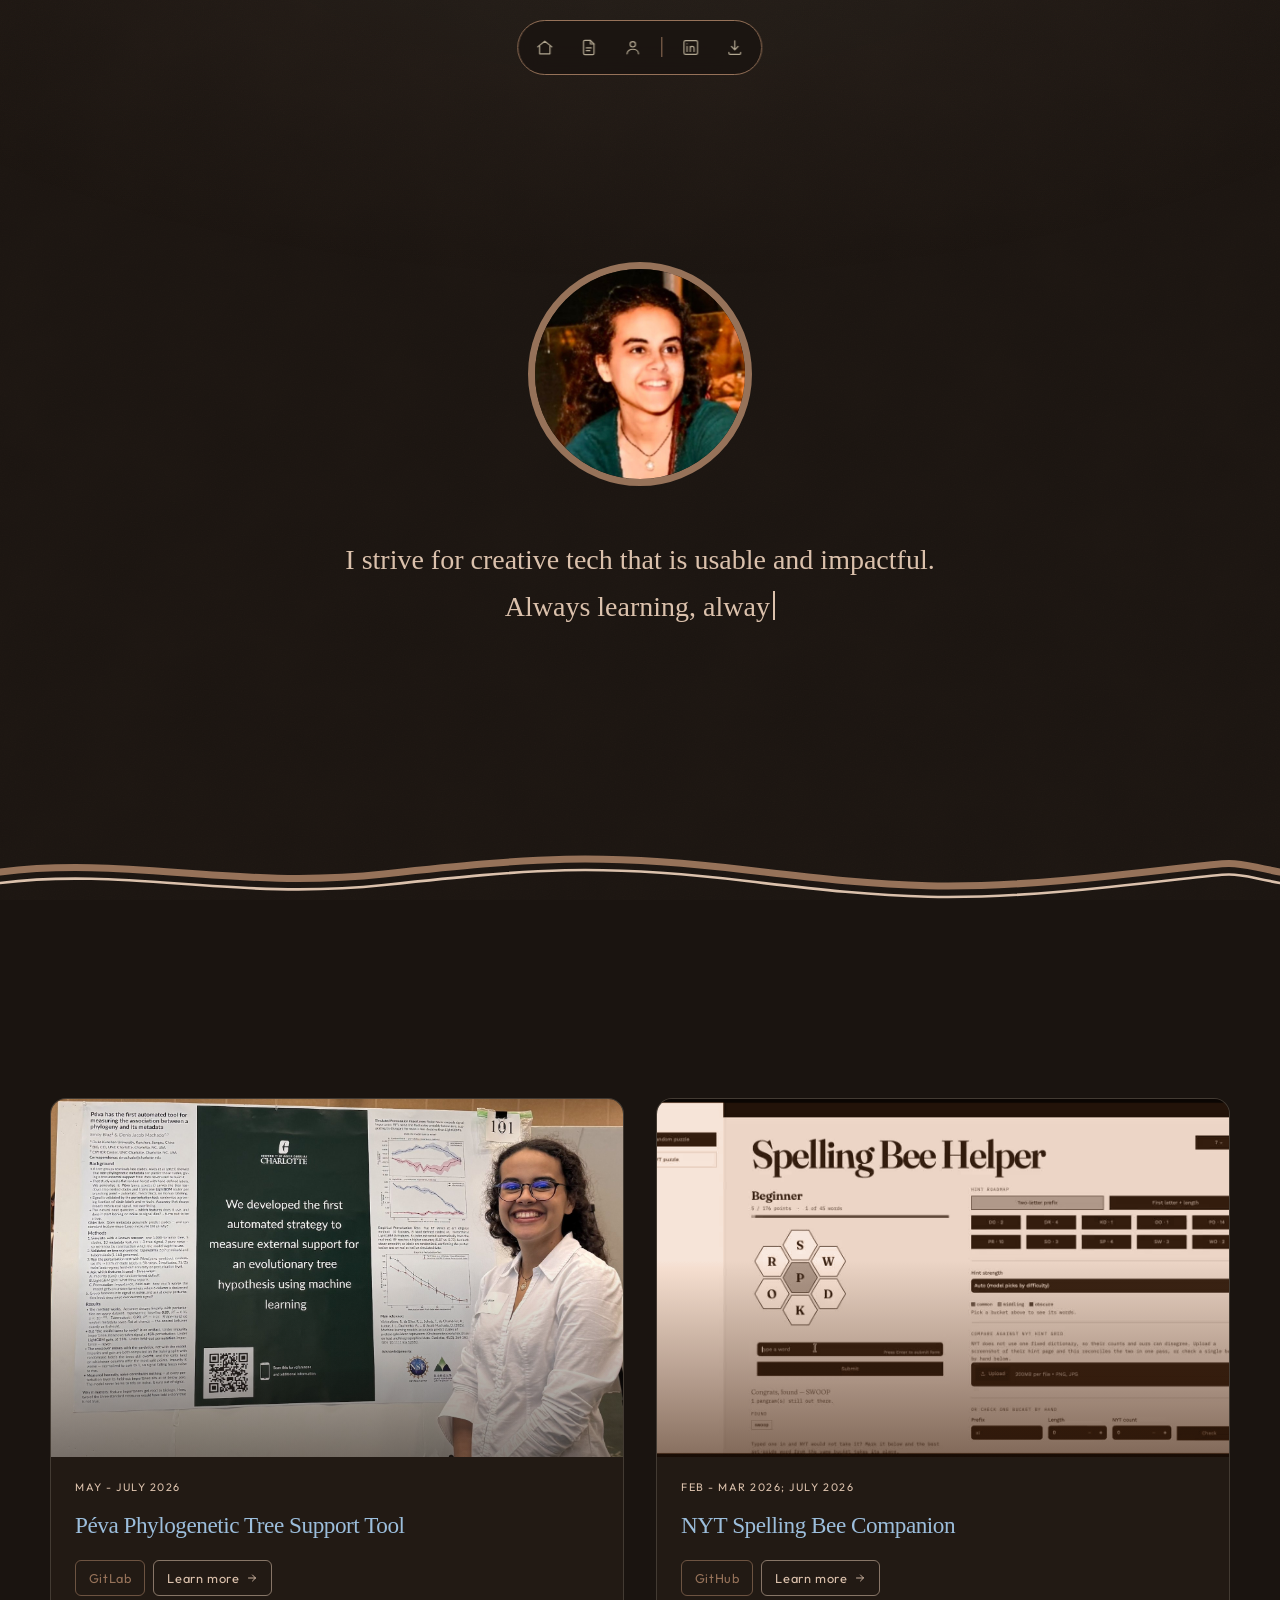
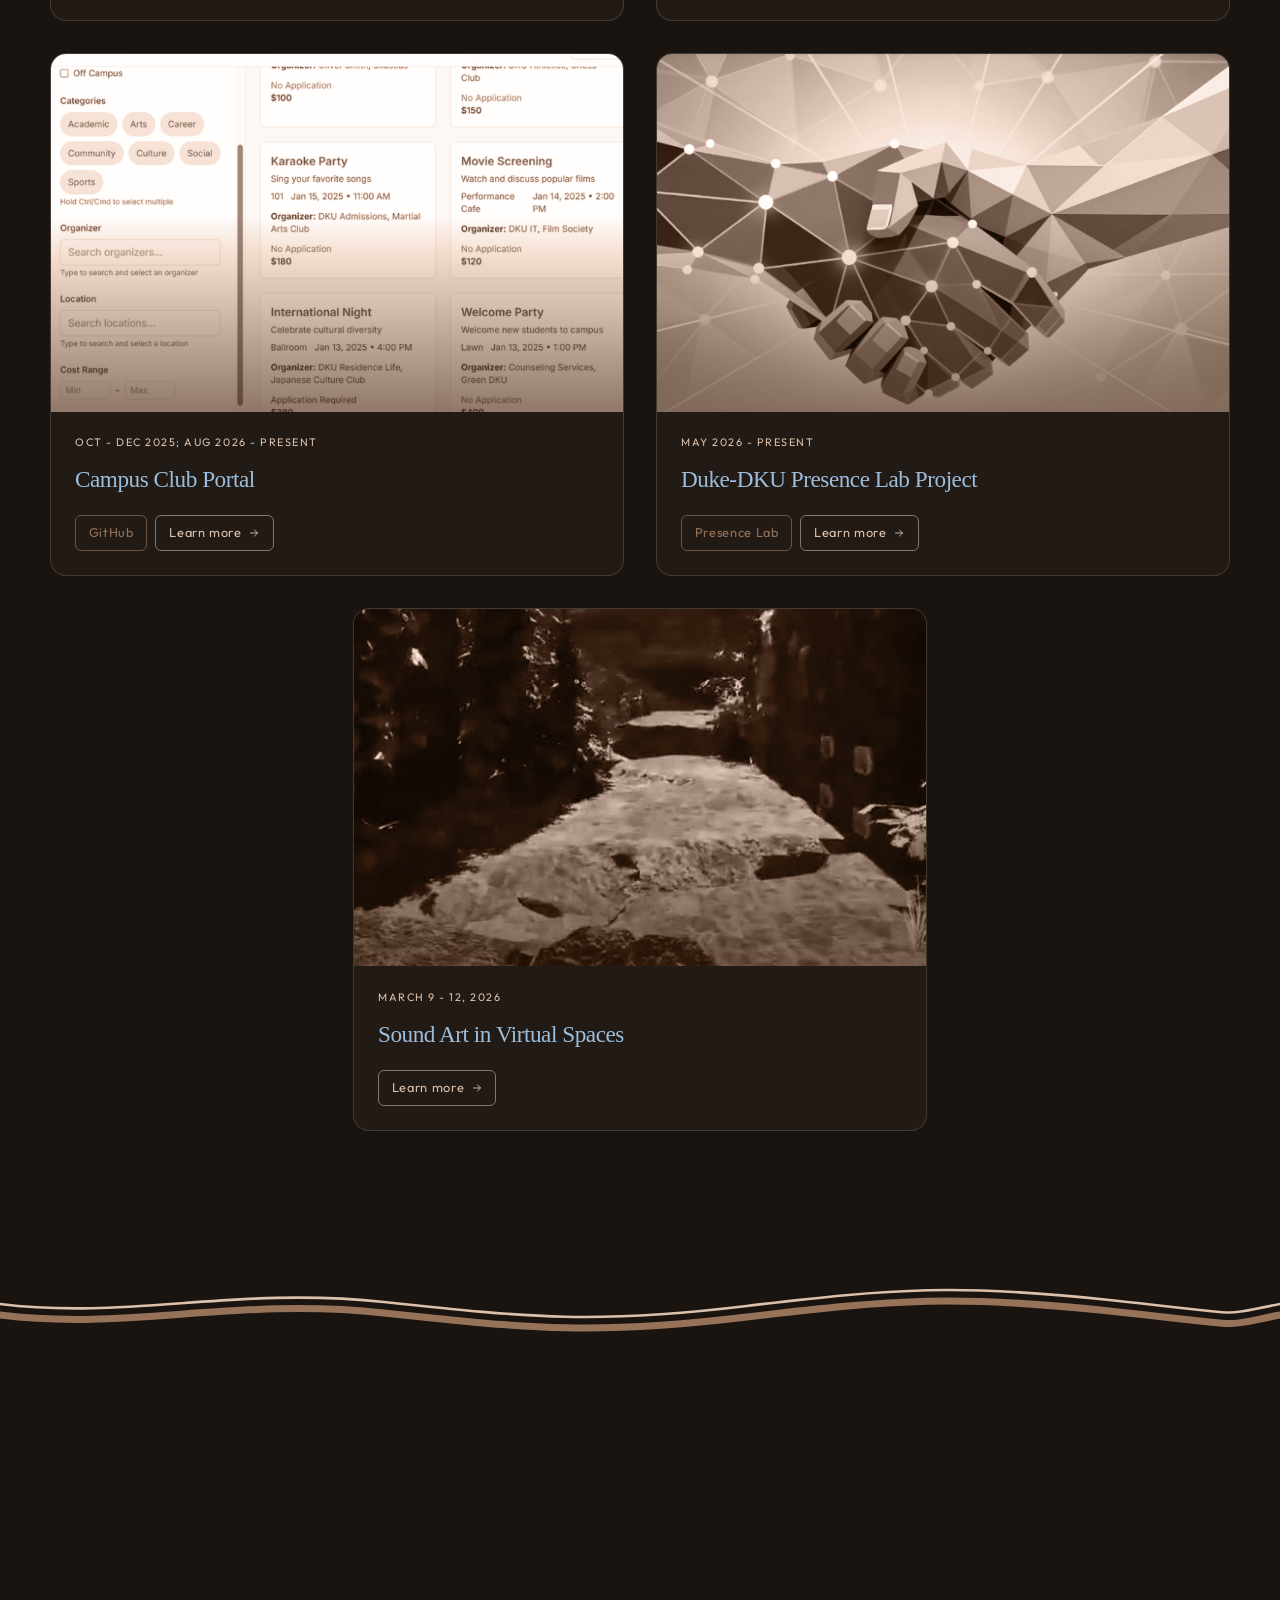
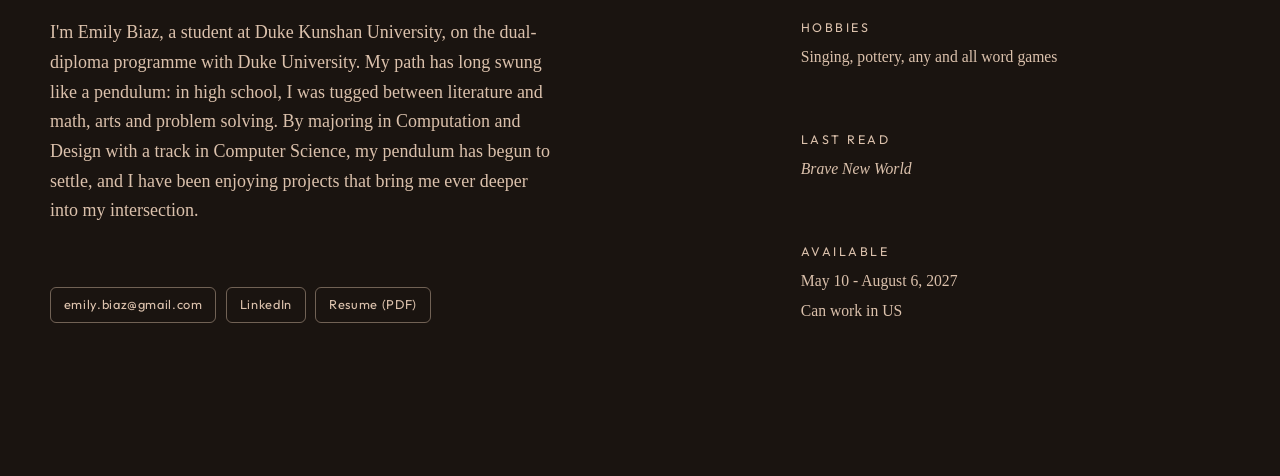
==== commit f16b08c3: "Add files via upload" ====
--- a/index.html
+++ b/index.html
@@ -41,11 +41,7 @@
     <div class="hero-name">
       <div class="mark-slot mark-left">
         <span class="mark-stack">
-          <img class="word-mark stage s1" src="assets/title-emily-s1.png" alt="">
-          <img class="word-mark stage s2" src="assets/title-emily-s2.png" alt="">
-          <img class="word-mark stage s3" src="assets/title-emily-s3.png" alt="">
-          <img class="word-mark stage s4" src="assets/title-emily-s4.png" alt="">
-          <img class="word-mark stage s5" src="assets/title-emily-s5.png" alt="">
+          <img class="word-mark clay" src="assets/title-emily-clay.png" alt="">
           <img class="word-mark hot" src="assets/title-emily-hot.png" alt="">
           <img class="word-mark white" src="assets/title-emily-white.png" alt="">
           <img class="word-mark fired" src="assets/title-emily.png" alt="Emily">
@@ -56,11 +52,7 @@
       </figure>
       <div class="mark-slot mark-right">
         <span class="mark-stack">
-          <img class="word-mark stage s1" src="assets/title-biaz-s1.png" alt="">
-          <img class="word-mark stage s2" src="assets/title-biaz-s2.png" alt="">
-          <img class="word-mark stage s3" src="assets/title-biaz-s3.png" alt="">
-          <img class="word-mark stage s4" src="assets/title-biaz-s4.png" alt="">
-          <img class="word-mark stage s5" src="assets/title-biaz-s5.png" alt="">
+          <img class="word-mark clay" src="assets/title-biaz-clay.png" alt="">
           <img class="word-mark hot" src="assets/title-biaz-hot.png" alt="">
           <img class="word-mark white" src="assets/title-biaz-white.png" alt="">
           <img class="word-mark fired" src="assets/title-biaz.png" alt="Biaz">
--- a/style.css
+++ b/style.css
@@ -150,12 +150,12 @@
 .mark-right{justify-content:flex-start}
 .mark-stack{position:relative; display:block; min-width:0; line-height:0}
 /* the first stage holds the box open; everything else stacks on top of it */
-.mark-stack .stage:not(.s1),.mark-stack .hot,.mark-stack .white,.mark-stack .fired{
+.mark-stack .hot,.mark-stack .white,.mark-stack .fired{
   position:absolute; inset:0; width:100%; height:100%;
 }
 
 /* resting state, once the opening has run */
-.hero-name .stage,.hero-name .hot,.hero-name .white{opacity:0}
+.hero-name .clay,.hero-name .hot,.hero-name .white{opacity:0}
 .hero-name .fired{opacity:1}
 
 /* the typed line */
@@ -166,45 +166,20 @@
 }
 
 /* ── the run ────────────────────────────────────────────── */
-.js-open .hero-name .s1{opacity:1}
+.js-open .hero-name .clay{opacity:1}
 .js-open .hero-name .fired{opacity:0}
 .js-open .lede .caret{opacity:1; animation:blink .9s steps(1,end) infinite}
 
-/* Moulding is a stepper: pose 1 to pose 2, a real hold, pose 2 to pose 3, a
-   hold, and so on. Each stage needs its OWN fade-out timed to the moment the
-   next one fades in - without that, the always-opaque base slab (s1) simply
-   fills every dent from underneath the whole time, and every transition
-   before the very last one is invisible. Two animations per element, on
-   non-overlapping windows, so nothing ever crossfades against itself. */
-.js-run .hero-name .s1{animation:step-out 450ms    0ms ease-in-out forwards}
-.js-run .hero-name .s2{
-  animation:
-    step     450ms    0ms ease-in-out forwards,
-    step-out 450ms  830ms ease-in-out forwards;
-}
-.js-run .hero-name .s3{
-  animation:
-    step     450ms  830ms ease-in-out forwards,
-    step-out 450ms 1660ms ease-in-out forwards;
-}
-.js-run .hero-name .s4{
-  animation:
-    step     450ms 1660ms ease-in-out forwards,
-    step-out 450ms 2490ms ease-in-out forwards;
-}
-/* the true letterform: fades in once and stays - "fired" will land on it with
-   the identical silhouette later, so it never needs to fade out itself */
-.js-run .hero-name .s5{animation:step 450ms 2490ms ease-in-out forwards}
-
-/* a beat to see the finished clay letters, then the kiln: quick, smooth,
-   each colour only fades in and stays, so the next one landing on it is a
-   plain crossfade with nothing to read as a stutter */
-.js-run .hero-name .hot{animation:settle 320ms 3300ms ease-out forwards}
-.js-run .hero-name .white{animation:settle 440ms 3500ms ease-in-out forwards}
-.js-run .hero-name .fired{animation:settle 340ms 3780ms ease-in-out forwards}
+/* The clay is already fully formed letters on load - just brown, no moulding.
+   The kiln timing is set so the last colour settles into the glaze exactly
+   when the typed line below finishes (2400ms at the current typing speed):
+   a longer beat on brown while the sentence is still being typed, then a
+   quick, smooth fire so both land together. */
+.js-run .hero-name .hot{animation:settle 320ms 1580ms ease-out forwards}
+.js-run .hero-name .white{animation:settle 440ms 1780ms ease-in-out forwards}
+.js-run .hero-name .fired{animation:settle 340ms 2060ms ease-in-out forwards}
 
 @keyframes step{from{opacity:0} to{opacity:1}}
-@keyframes step-out{from{opacity:1} to{opacity:0}}
 
 /* Brown to orange is the one abrupt beat, the flash. Everything after it is a
    smooth cross-fade: orange to white, white to glaze. */
@@ -537,7 +512,6 @@
 
 .detail-grid{display:grid; grid-template-columns:1fr 1.15fr; gap:clamp(2rem,5vw,4.5rem); align-items:start}
 .detail-left{}
-.detail-left .side-label{margin:0 0 .7rem}
 .detail-body{margin-top:2.2rem}
 .detail-body p{margin:0 0 1.2rem; color:var(--coffee); max-width:58ch}
 .detail-body p strong{color:var(--coffee-pale); font-weight:400}
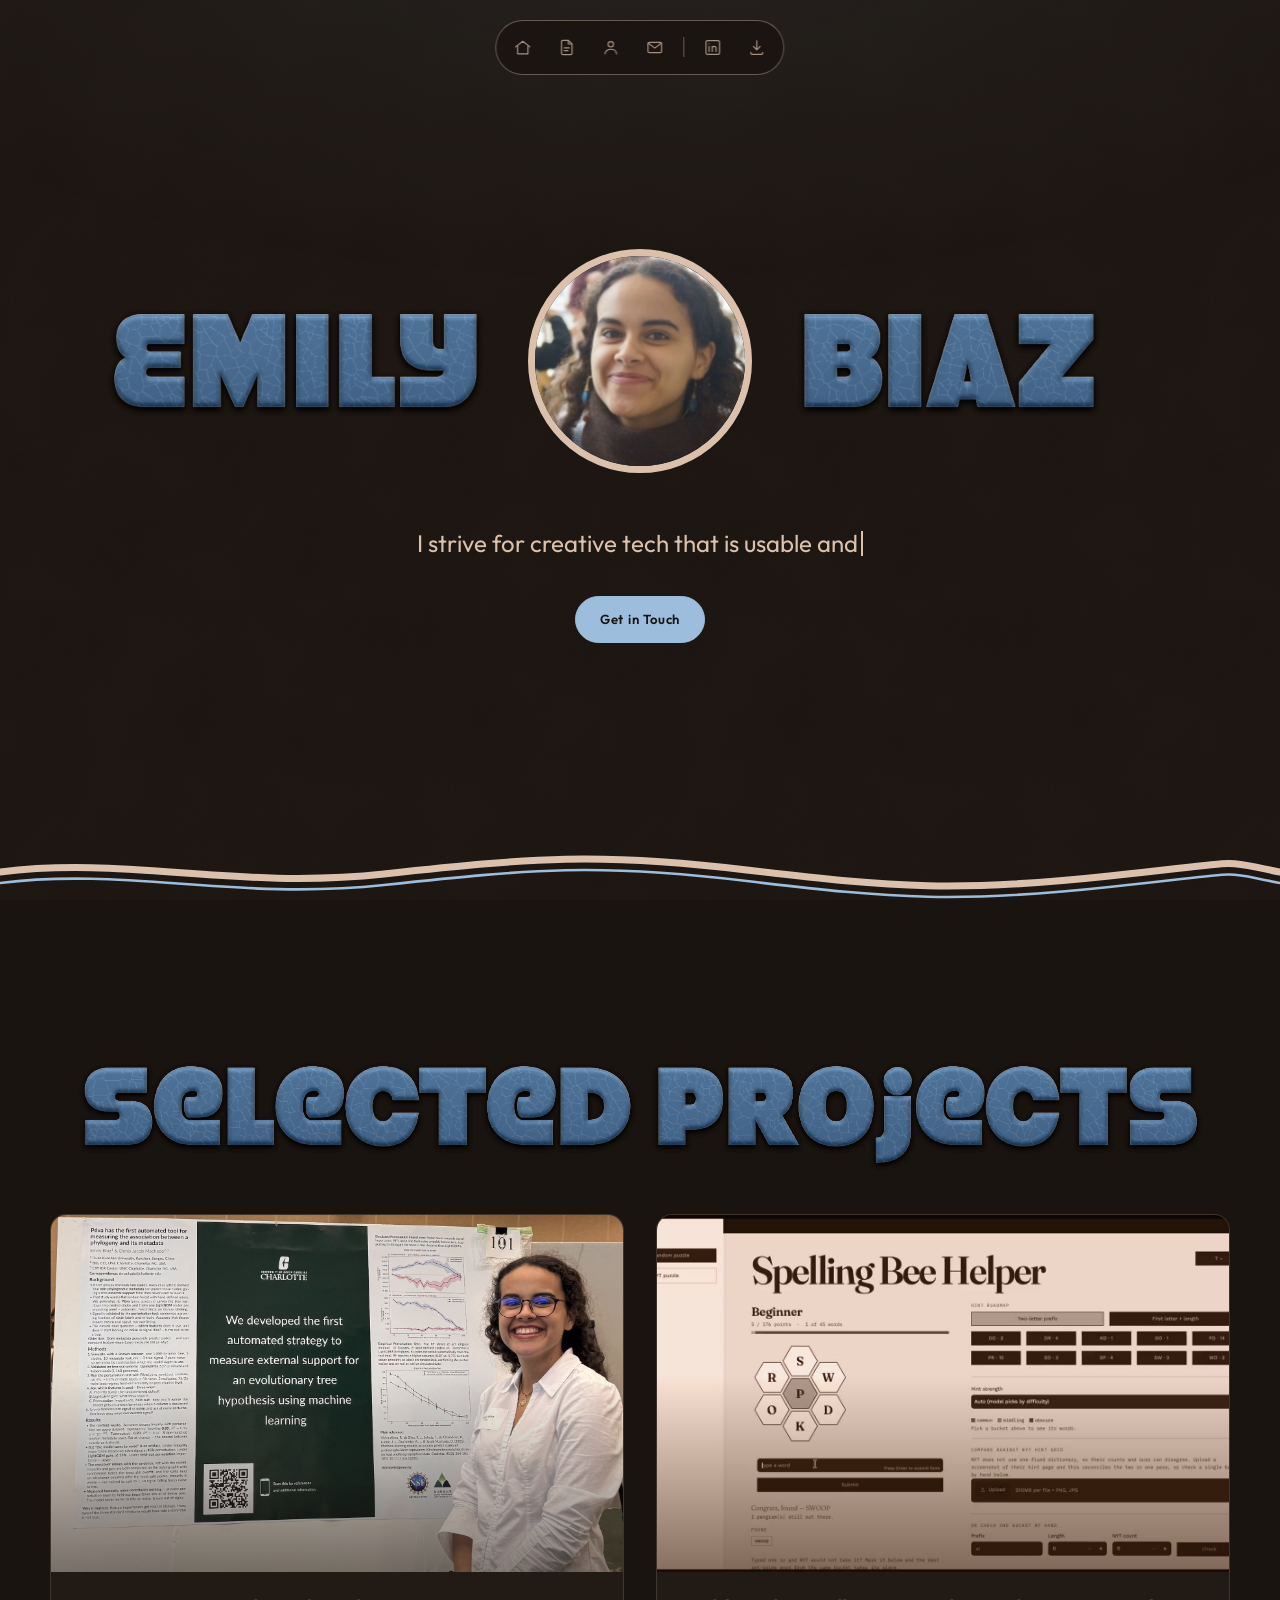
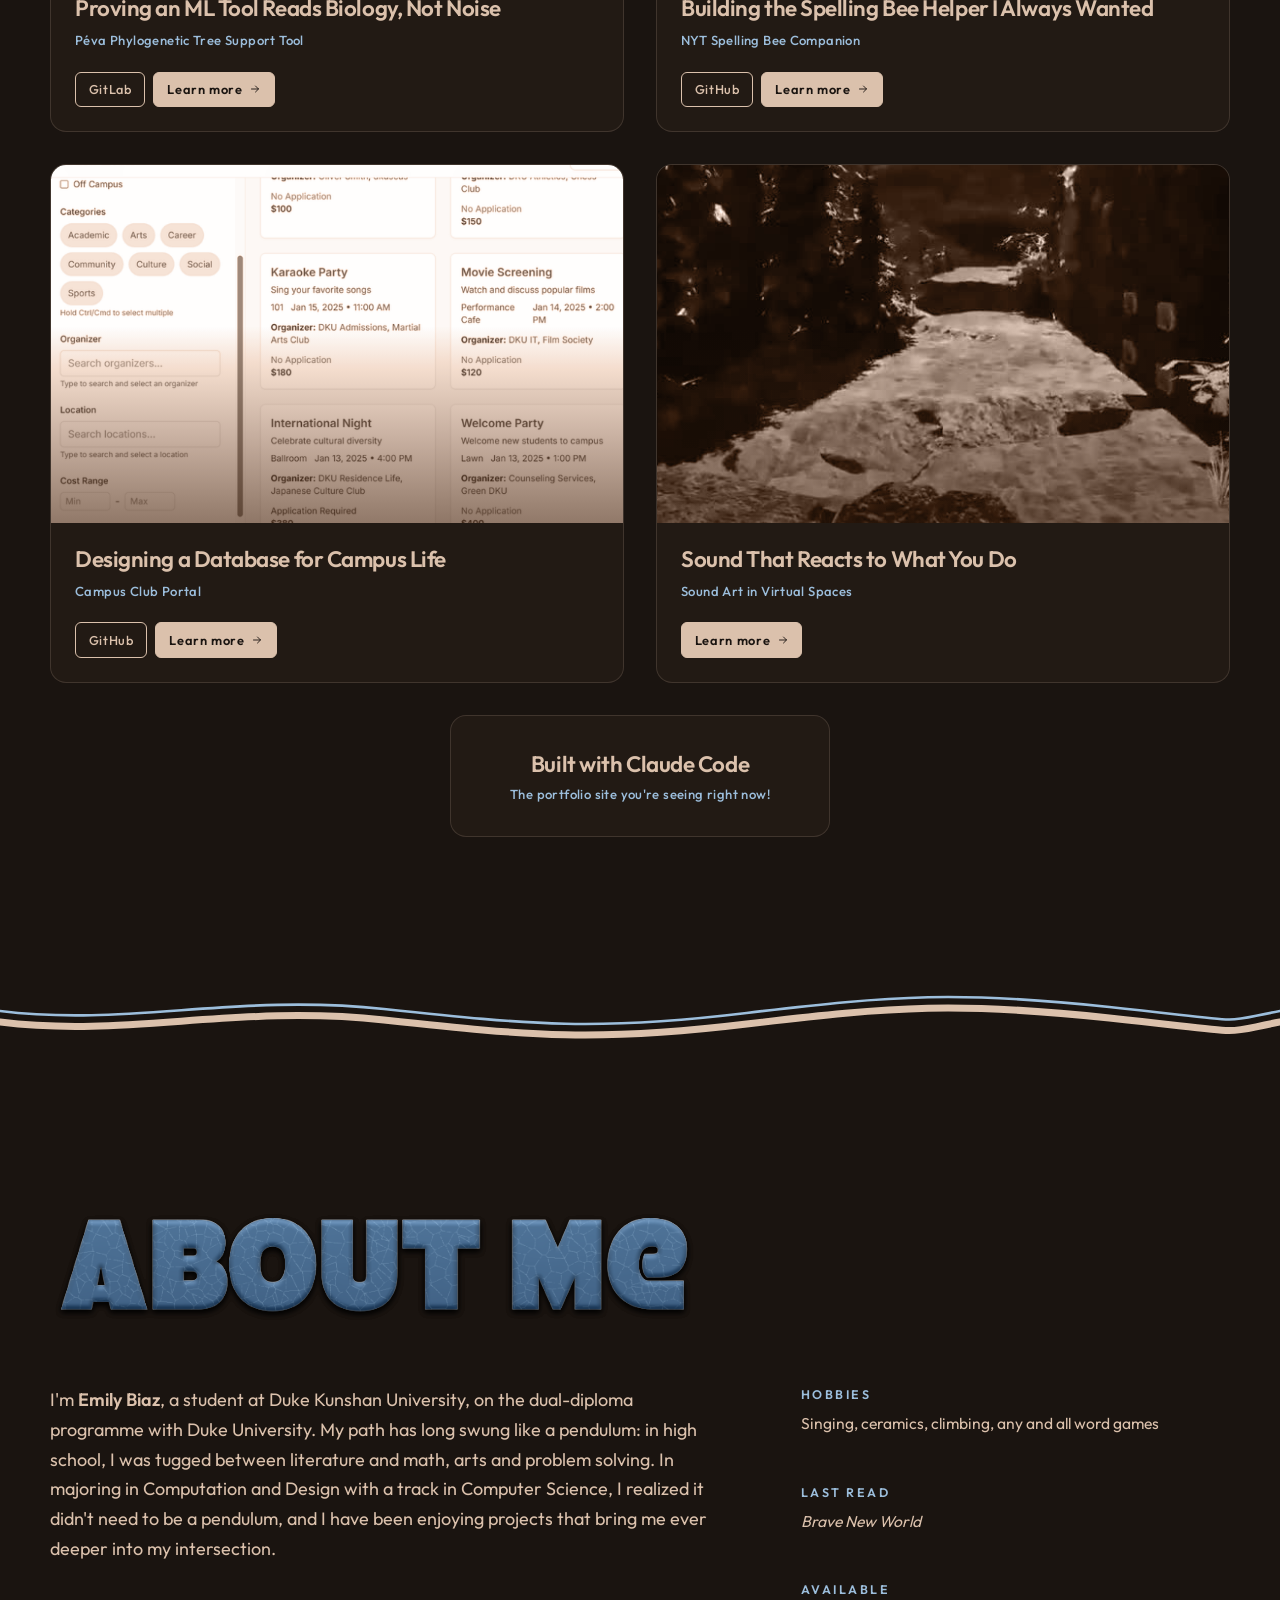
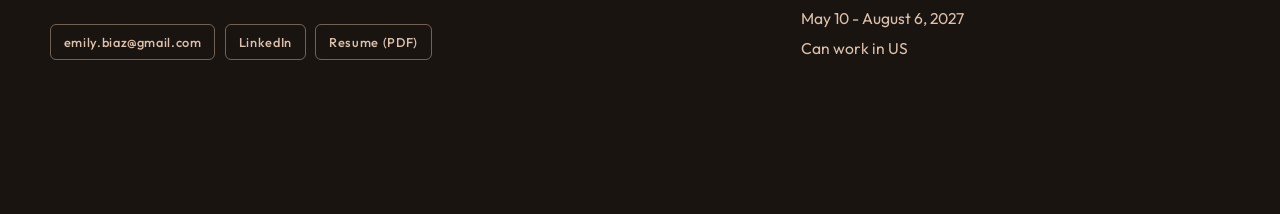
==== commit bce3c620: "Add files via upload" ====
--- a/index.html
+++ b/index.html
@@ -8,7 +8,7 @@
 
 <link rel="preconnect" href="https://fonts.googleapis.com">
 <link rel="preconnect" href="https://fonts.gstatic.com" crossorigin>
-<link href="https://fonts.googleapis.com/css2?family=Outfit:wght@300;400;500&display=swap" rel="stylesheet">
+<link href="https://fonts.googleapis.com/css2?family=Outfit:wght@300;400;500;600;700&display=swap" rel="stylesheet">
 <link rel="stylesheet" href="style.css">
 </head>
 <body>
@@ -23,6 +23,9 @@
   </a>
   <a href="#about" class="dock-btn" data-tip="About" aria-label="About">
     <svg viewBox="0 0 24 24" aria-hidden="true"><circle cx="12" cy="8" r="3.4"/><path d="M4.8 20c0-3.6 3.2-5.8 7.2-5.8s7.2 2.2 7.2 5.8"/></svg>
+  </a>
+  <a href="mailto:emily.biaz@gmail.com" class="dock-btn" data-tip="Contact" aria-label="Contact">
+    <svg viewBox="0 0 24 24" aria-hidden="true"><rect x="3.4" y="5.6" width="17.2" height="12.8" rx="1.6"/><path d="M4 6.6l8 6.2 8-6.2"/></svg>
   </a>
   <span class="dock-rule" aria-hidden="true"></span>
   <a href="https://www.linkedin.com/in/emily-biaz-783236280" target="_blank" rel="noopener"
@@ -42,7 +45,6 @@
       <div class="mark-slot mark-left">
         <span class="mark-stack">
           <img class="word-mark clay" src="assets/title-emily-clay.png" alt="">
-          <img class="word-mark hot" src="assets/title-emily-hot.png" alt="">
           <img class="word-mark white" src="assets/title-emily-white.png" alt="">
           <img class="word-mark fired" src="assets/title-emily.png" alt="Emily">
         </span>
@@ -53,13 +55,15 @@
       <div class="mark-slot mark-right">
         <span class="mark-stack">
           <img class="word-mark clay" src="assets/title-biaz-clay.png" alt="">
-          <img class="word-mark hot" src="assets/title-biaz-hot.png" alt="">
           <img class="word-mark white" src="assets/title-biaz-white.png" alt="">
           <img class="word-mark fired" src="assets/title-biaz.png" alt="Biaz">
         </span>
       </div>
     </div>
-    <p class="lede" id="lede" data-text="I strive for creative tech that is usable and impactful. Always learning, always adapting."><span class="typed"></span><span class="caret" aria-hidden="true"></span></p>
+    <p class="lede" id="lede" data-text="I strive for creative tech that is usable and impactful."><span class="typed"></span><span class="caret" aria-hidden="true"></span></p>
+    <div class="hero-cta">
+      <a href="mailto:emily.biaz@gmail.com" class="btn btn-primary">Get in Touch</a>
+    </div>
   </div>
 </header>
 
@@ -71,7 +75,6 @@
     <h2 class="section-title fire-on-view">
       <span class="mark-stack">
         <img class="clay" src="assets/title-projects-clay.png" alt="">
-        <img class="hot" src="assets/title-projects-hot.png" alt="">
         <img class="white" src="assets/title-projects-white.png" alt="">
         <img class="fired" src="assets/title-projects.png" alt="Selected Projects">
       </span>
@@ -88,7 +91,6 @@
     <h2 class="section-title fire-on-view">
       <span class="mark-stack">
         <img class="clay" src="assets/title-about-clay.png" alt="">
-        <img class="hot" src="assets/title-about-hot.png" alt="">
         <img class="white" src="assets/title-about-white.png" alt="">
         <img class="fired" src="assets/title-about.png" alt="About Me">
       </span>
@@ -99,9 +101,9 @@
           I'm <strong>Emily Biaz</strong>, a student at Duke Kunshan University, on the
           dual-diploma programme with Duke University. My path has long swung like a
           pendulum: in high school, I was tugged between literature and math, arts and
-          problem solving. By majoring in Computation and Design with a track in Computer
-          Science, my pendulum has begun to settle, and I have been enjoying projects that
-          bring me ever deeper into my intersection.
+          problem solving. In majoring in Computation and Design with a track in Computer
+          Science, I realized it didn't need to be a pendulum, and I have been enjoying
+          projects that bring me ever deeper into my intersection.
         </p>
         <div class="contact">
           <a href="mailto:emily.biaz@gmail.com" class="tag tag-link">emily.biaz@gmail.com</a>
@@ -112,7 +114,7 @@
       <aside class="about-side reveal">
         <div class="side-block">
           <p class="side-label">Hobbies</p>
-          <p>Singing, pottery, any and all word games</p>
+          <p>Singing, ceramics, climbing, any and all word games</p>
         </div>
         <div class="side-block">
           <p class="side-label">Last read</p>
--- a/style.css
+++ b/style.css
@@ -1,41 +1,27 @@
 /* ═══════════════════════════════════════════════════════════
    Emily Biaz, portfolio
-   Palette: dark brown ground, beige paper, two coffee tones (C2 and C5 from
-   the brew chart) and the two blues taken out of the glazed letters.
-   Type: Archivo Black for the headline titles (filled with generated wood
-   grain), Georgia for reading, IBM Plex Mono for labels and tags.
+   Palette: cream + blue, nothing else. Cream carries everything
+   interactive (body text, tags, buttons, borders, nav); blue is reserved
+   for heading-type text (section labels, subtitles, secondary titles) and
+   the fired word marks. (Ground is tonal shades of dark brown for page
+   depth/layering, not a colour choice someone reads as "brown" on the page.)
+   Type: Strenuous (rendered as images) for the three big titles, Outfit for
+   everything else. Text groups are told apart by size and weight, not by
+   switching typefaces.
    ═══════════════════════════════════════════════════════════ */
 
-/* ── Everything, for labels, tags, dates and captions ──────
-   The font only draws A-Z and a-z: every digit and punctuation mark is in its
-   cmap but has an empty outline, so they would render as blank space rather
-   than falling back. unicode-range fixes that without touching the font file:
-   the browser only reaches for Everything on letters and uses the fallback for
-   digits and punctuation. */
-@font-face{
-  font-family:'Everything';
-  src:url('assets/Everything.otf') format('opentype');
-  font-weight:400;
-  font-display:swap;
-  unicode-range:U+0041-005A, U+0061-007A;
-}
-
 :root{
-  --ground:#1A1410;        /* very dark brown, the page ground */
+  --ground:#1A1410;        /* page background, dark brown */
   --ground-2:#221A14;      /* raised surface */
   --ground-3:#2C2219;      /* card face */
-  --paper:#EDE5D3;         /* beige, main text */
-  --paper-dim:#B3A892;     /* secondary text */
-  --paper-faint:#7C7263;   /* labels, rules */
-  --coffee:#DBC1AC;        /* body text, dates, captions, highlights */
-  --coffee-pale:#ECE0D1;   /* the lighter one, where contrast needs help */
-  --coffee-deep:#967259;   /* repo tags, skill boxes, the ring round the portrait */
-  --glaze:#9CBEDC;         /* light blue, project titles */
-  --glaze-deep:#2C4864;    /* dark blue */
-  --line:rgba(237,229,211,.16);
-
-  --serif:Georgia,'Iowan Old Style','Times New Roman',serif;
-  --mono:'Everything','Outfit',system-ui,sans-serif;   /* labels, tags, dates, captions */
+
+  --cream:#DBC1AC;         /* body text, tags, buttons, borders, nav - the interactive colour */
+  --blue:#9CBEDC;          /* heading-type text only: section labels, subtitles, fired word marks */
+  --brown:#967259;         /* unused in UI now; kept only for the card photo-wash tint below */
+
+  --line:rgba(219,193,172,.16);
+
+  --font:'Outfit',system-ui,sans-serif;  /* the only font besides the image titles */
 
   --wrap:1180px;
   --ease:cubic-bezier(.22,.61,.36,1);
@@ -48,8 +34,9 @@
 body{
   margin:0;
   background:var(--ground);
-  color:var(--paper);
-  font-family:var(--serif);
+  color:var(--cream);
+  font-family:var(--font);
+  font-weight:400;
   font-size:18px;
   line-height:1.65;
   -webkit-font-smoothing:antialiased;
@@ -71,18 +58,19 @@
 body::after{
   content:"";
   position:fixed; inset:0; z-index:0; pointer-events:none;
-  background:radial-gradient(120% 70% at 50% -10%, rgba(219,193,172,.06), transparent 60%);
+  background:radial-gradient(120% 70% at 50% -10%, rgba(156,190,220,.07), transparent 60%);
 }
 .wrap{position:relative; z-index:1; width:min(var(--wrap),100% - 3rem); margin-inline:auto}
 
 /* ── shared bits ───────────────────────────────────────── */
 
-.eyebrow,.side-label,.modal-date,.section-title span{
-  font-family:var(--mono);
+.eyebrow,.side-label,.section-title span{
+  font-family:var(--font);
+  font-weight:600;
   font-size:.78rem;
   letter-spacing:.2em;
   text-transform:uppercase;
-  color:var(--coffee);
+  color:var(--blue);
 }
 
 h1,h2,h3{font-weight:400; letter-spacing:-.02em; margin:0}
@@ -97,19 +85,79 @@
 .tags{display:flex; flex-wrap:wrap; gap:.5rem}
 
 .tag{
-  font-family:var(--mono);
+  font-family:var(--font);
+  font-weight:500;
   font-size:.8rem;
   letter-spacing:.05em;
   padding:.4rem .8rem;
-  border:1px solid rgba(150,114,89,.6);
-  background:rgba(219,193,172,.13);
-  color:var(--coffee-deep);
+  border:1px solid rgba(219,193,172,.4);
+  background:rgba(219,193,172,.1);
+  color:var(--cream);
   border-radius:6px;
   white-space:nowrap;
 }
+
+/* ── button system ────────────────────────────────────────
+   Primary = filled: the one thing you want someone to do first.
+   Secondary = outline at rest, fills on hover: a supporting action.
+   Which role a given link plays changes by context (see HTML), the visual
+   treatment itself never does. */
+.btn{
+  display:inline-flex; align-items:center; gap:.5rem;
+  font-family:var(--font); font-weight:600;
+  font-size:.82rem; letter-spacing:.06em;
+  padding:.75rem 1.5rem;
+  border-radius:999px;
+  border:1px solid transparent;
+  text-decoration:none; cursor:pointer;
+  transition:.25s var(--ease);
+}
+.btn-primary{background:var(--cream); color:var(--ground); border-color:var(--cream)}
+.btn-primary:hover{background:transparent; border-color:var(--cream); color:var(--cream)}
+.btn-secondary{background:transparent; color:var(--cream); border-color:var(--cream)}
+.btn-secondary:hover{background:var(--cream); border-color:var(--cream); color:var(--ground)}
+
+/* small pill links reuse the same two roles at tag size */
 .tag-link{text-decoration:none; transition:.25s var(--ease);
-  background:none; border-color:rgba(219,193,172,.45); color:var(--coffee)}
-.tag-link:hover{border-color:var(--coffee); color:var(--coffee)}
+  background:none; border-color:rgba(219,193,172,.45); color:var(--cream)}
+.tag-link:hover{border-color:var(--cream); color:var(--cream)}
+
+/* "Learn more" is the primary action on a project card: filled, always. */
+.tag-more{
+  border:1px solid var(--cream); color:var(--ground); background:var(--cream);
+  display:inline-flex; align-items:center; gap:.4rem;
+  text-decoration:none; position:relative; z-index:2;
+  font-weight:600;
+}
+.tag-more svg{width:12px; height:12px; fill:none; stroke:currentColor; stroke-width:1.8; stroke-linecap:round; stroke-linejoin:round; transition:transform .3s var(--ease)}
+.tag-more:hover{background:transparent; border-color:var(--cream); color:var(--cream)}
+.tag-more:hover svg{transform:translateX(3px)}
+
+/* The repo tag is a live link: it opens the repo, not the project page.
+   Secondary by default (outline, fills on hover) - on a project detail page
+   it's the main action instead, so project.js adds .primary there. */
+a.tag-repo{
+  border:1px solid var(--cream); color:var(--cream); background:none; text-decoration:none;
+  position:relative; z-index:2;
+  display:inline-flex; align-items:center; gap:.4rem;
+  font-family:var(--font); font-weight:500; font-size:.8rem; letter-spacing:.05em;
+  padding:.4rem .8rem; border-radius:6px; white-space:nowrap;
+  transition:.25s var(--ease);
+}
+a.tag-repo svg{
+  width:12px; height:12px; flex:none;
+  fill:none; stroke:currentColor; stroke-width:1.8; stroke-linecap:round; stroke-linejoin:round;
+  transition:transform .3s var(--ease);
+}
+a.tag-repo:hover svg{transform:translateX(3px)}
+a.tag-repo:hover{background:var(--cream); color:var(--ground); border-color:var(--cream)}
+
+/* on a project detail page the repo link is the primary action: same look
+   as .tag-more, filled from the start */
+a.tag-repo.primary{background:var(--cream); color:var(--ground); border-color:var(--cream)}
+a.tag-repo.primary:hover{background:transparent; color:var(--cream); border-color:var(--cream)}
+
+.modal-text .note{font-size:.92rem; color:var(--cream); opacity:.7; font-style:italic}
 
 
 /* ── word marks ──────────────────────────────────────────
@@ -140,29 +188,28 @@
 }
 
 /* ── the opening ───────────────────────────────────────────
-   Two slabs of clay are already in place. They are punched into letters over
-   five stages, then fired: a flash to orange, a rest on white, and a settle
-   into the glaze. Each stage is its own render, cross-faded into the next, so
-   the counters open the way a punch would push them. */
+   Two slabs of clay are already in place, brown. They fire in two simple
+   steps: a rest on white, then a settle into the blue glaze. Each stage is
+   its own render, cross-faded into the next. */
 .hero-name{position:relative}
 .mark-slot{display:flex; min-width:0}
 .mark-left{justify-content:flex-end}
 .mark-right{justify-content:flex-start}
 .mark-stack{position:relative; display:block; min-width:0; line-height:0}
 /* the first stage holds the box open; everything else stacks on top of it */
-.mark-stack .hot,.mark-stack .white,.mark-stack .fired{
+.mark-stack .white,.mark-stack .fired{
   position:absolute; inset:0; width:100%; height:100%;
 }
 
 /* resting state, once the opening has run */
-.hero-name .clay,.hero-name .hot,.hero-name .white{opacity:0}
+.hero-name .clay,.hero-name .white{opacity:0}
 .hero-name .fired{opacity:1}
 
 /* the typed line */
 .hero .lede .caret.done{display:none}
 .hero .lede .caret{
   display:inline-block; width:2px; height:1.05em; margin-left:.12em;
-  background:var(--coffee); vertical-align:-.16em; opacity:0;
+  background:var(--cream); vertical-align:-.16em; opacity:0;
 }
 
 /* ── the run ────────────────────────────────────────────── */
@@ -171,18 +218,11 @@
 .js-open .lede .caret{opacity:1; animation:blink .9s steps(1,end) infinite}
 
 /* The clay is already fully formed letters on load - just brown, no moulding.
-   The kiln timing is set so the last colour settles into the glaze exactly
-   when the typed line below finishes (2400ms at the current typing speed):
-   a longer beat on brown while the sentence is still being typed, then a
-   quick, smooth fire so both land together. */
-.js-run .hero-name .hot{animation:settle 320ms 1580ms ease-out forwards}
-.js-run .hero-name .white{animation:settle 440ms 1780ms ease-in-out forwards}
-.js-run .hero-name .fired{animation:settle 340ms 2060ms ease-in-out forwards}
-
-@keyframes step{from{opacity:0} to{opacity:1}}
-
-/* Brown to orange is the one abrupt beat, the flash. Everything after it is a
-   smooth cross-fade: orange to white, white to glaze. */
+   The kiln waits a short beat (500ms) after the page opens, then fires
+   through the same two stages as before. */
+.js-run .hero-name .white{animation:settle 420ms 500ms ease-in-out forwards}
+.js-run .hero-name .fired{animation:settle 360ms 920ms ease-in-out forwards}
+
 @keyframes settle{
   0%   {opacity:0}
   100% {opacity:1}
@@ -199,16 +239,14 @@
 .section-title{margin-bottom:2.6rem}
 /* the two section titles fire the same way, once they are scrolled to */
 .fire-on-view .mark-stack{display:inline-block}
-.fire-on-view .hot,.fire-on-view .white{opacity:0}
+.fire-on-view .white{opacity:0}
 .js-fire .fire-on-view .clay{opacity:1}
 .js-fire .fire-on-view .fired{opacity:0}
-/* the clay needs no fade-out of its own: hot/white/fired share its exact
-   silhouette (this is a single letterform, not the hero's wide slab), so
-   whichever one is opaque simply covers it. A short pause holds the brown on
-   screen before the kiln starts, then the same overlapping crossfade. */
-.fire-on-view.lit .hot{animation:settle 280ms 450ms ease-out forwards}
-.fire-on-view.lit .white{animation:settle 380ms 620ms ease-in-out forwards}
-.fire-on-view.lit .fired{animation:settle 280ms 850ms ease-in-out forwards}
+/* the clay needs no fade-out of its own: white/fired share its exact
+   silhouette, so whichever one is opaque simply covers it. A short pause
+   holds the brown on screen before the kiln starts, then the crossfade. */
+.fire-on-view.lit .white{animation:settle 380ms 480ms ease-in-out forwards}
+.fire-on-view.lit .fired{animation:settle 320ms 760ms ease-in-out forwards}
 
 /* the same size as EMILY / BIAZ in the hero, but never wider than the screen:
    max-width and max-height together let the browser shrink by whichever is
@@ -226,10 +264,10 @@
 #work .section-title .mark-stack{margin-inline:auto}
 
 
-/* ── section divider: a dark blue line with a light blue one mirroring it ── */
+/* ── section divider: cream and blue, nothing else ───────── */
 .wave{
   height:88px;
-  background-image:url("data:image/svg+xml,%3Csvg%20xmlns%3D%27http%3A%2F%2Fwww.w3.org%2F2000%2Fsvg%27%20width%3D%271200%27%20height%3D%2788%27%20viewBox%3D%270%200%201200%2088%27%20preserveAspectRatio%3D%27none%27%3E%3Cpath%20d%3D%27M0%2044%20C%20120%2028%2C%20220%2062%2C%20360%2046%20S%20560%2024%2C%20700%2042%20S%20900%2064%2C%201040%2048%20S%201140%2032%2C%201200%2044%27%20fill%3D%27none%27%20stroke%3D%27%23967259%27%20stroke-width%3D%277%27%20stroke-linecap%3D%27round%27%2F%3E%3Cpath%20d%3D%27M0%2044%20C%20120%2028%2C%20220%2062%2C%20360%2046%20S%20560%2024%2C%20700%2042%20S%20900%2064%2C%201040%2048%20S%201140%2032%2C%201200%2044%27%20fill%3D%27none%27%20stroke%3D%27%23DBC1AC%27%20stroke-width%3D%272.6%27%20stroke-linecap%3D%27round%27%20transform%3D%27translate%280%2C11%29%27%2F%3E%3C%2Fsvg%3E");
+  background-image:url("data:image/svg+xml,%3Csvg%20xmlns%3D%27http%3A%2F%2Fwww.w3.org%2F2000%2Fsvg%27%20width%3D%271200%27%20height%3D%2788%27%20viewBox%3D%270%200%201200%2088%27%20preserveAspectRatio%3D%27none%27%3E%3Cpath%20d%3D%27M0%2044%20C%20120%2028%2C%20220%2062%2C%20360%2046%20S%20560%2024%2C%20700%2042%20S%20900%2064%2C%201040%2048%20S%201140%2032%2C%201200%2044%27%20fill%3D%27none%27%20stroke%3D%27%23DBC1AC%27%20stroke-width%3D%277%27%20stroke-linecap%3D%27round%27%2F%3E%3Cpath%20d%3D%27M0%2044%20C%20120%2028%2C%20220%2062%2C%20360%2046%20S%20560%2024%2C%20700%2042%20S%20900%2064%2C%201040%2048%20S%201140%2032%2C%201200%2044%27%20fill%3D%27none%27%20stroke%3D%27%239CBEDC%27%20stroke-width%3D%272.6%27%20stroke-linecap%3D%27round%27%20transform%3D%27translate%280%2C11%29%27%2F%3E%3C%2Fsvg%3E");
   background-repeat:no-repeat;
   background-size:100% 88px;
   background-position:center;
@@ -246,26 +284,26 @@
   padding:.4rem;
   background:rgba(26,20,16,.82);
   backdrop-filter:blur(14px);
-  border:1px solid var(--coffee-deep);
+  border:1px solid rgba(219,193,172,.4);
   border-radius:999px;
 }
-.dock-rule{width:1px; height:20px; background:var(--coffee-deep); margin:0 .3rem}
+.dock-rule{width:1px; height:20px; background:rgba(219,193,172,.4); margin:0 .3rem}
 .dock-btn{
   position:relative;
   display:grid; place-items:center;
   width:40px; height:40px;
   border-radius:999px;
-  color:var(--paper-dim);
+  color:var(--cream); opacity:.72;
   transition:.25s var(--ease);
 }
 .dock-btn svg{width:19px; height:19px; fill:none; stroke:currentColor; stroke-width:1.5; stroke-linecap:round; stroke-linejoin:round}
-.dock-btn:hover{background:var(--coffee); color:var(--ground)}
+.dock-btn:hover{background:var(--cream); color:var(--ground); opacity:1}
 .dock-btn::after{
   content:attr(data-tip);
   position:absolute; top:calc(100% + .5rem); left:50%; transform:translateX(-50%);
-  font-family:var(--mono); font-size:.63rem; letter-spacing:.12em; text-transform:uppercase;
-  color:var(--coffee); background:rgba(26,20,16,.94);
-  border:1px solid var(--coffee-deep); border-radius:3px;
+  font-family:var(--font); font-weight:600; font-size:.63rem; letter-spacing:.12em; text-transform:uppercase;
+  color:var(--cream); background:rgba(26,20,16,.94);
+  border:1px solid rgba(219,193,172,.4); border-radius:3px;
   padding:.22rem .5rem; white-space:nowrap;
   opacity:0; pointer-events:none; transition:opacity .2s;
 }
@@ -281,17 +319,23 @@
   position:relative; z-index:1;
 }
 
-
-
 .hero .lede{
-  font-family:var(--serif);
-  font-size:clamp(1.3rem,2.2vw,1.75rem);
+  font-family:var(--font);
+  font-weight:400;
+  font-size:clamp(1.15rem,2vw,1.5rem);
   line-height:1.65;
-  color:var(--coffee);
+  color:var(--cream);
   max-width:48ch;
   margin:clamp(2rem,4vw,3.2rem) auto 0;
   text-align:center;
 }
+
+.hero-cta{display:flex; justify-content:center; margin-top:2rem}
+/* the homepage's "Get in Touch" is the one place that's blue rather than
+   cream - it's the single call-to-action on the page, so it gets the accent
+   normally reserved for headings. */
+.hero-cta .btn-primary{background:var(--blue); color:var(--ground); border-color:var(--blue)}
+.hero-cta .btn-primary:hover{background:transparent; color:var(--blue); border-color:var(--blue)}
 
 .portrait{margin:0; position:relative; width:fit-content}
 .portrait img{
@@ -300,7 +344,7 @@
   height:clamp(150px,17.5vw,272px);
   object-fit:cover;
   border-radius:50%;
-  border:7px solid var(--coffee-deep);
+  border:7px solid var(--cream);
 }
 
 
@@ -324,7 +368,20 @@
   transition:border-color .35s var(--ease), transform .35s var(--ease);
 }
 .card:hover,.card:focus-within{border-color:rgba(219,193,172,.55); transform:translateY(-4px)}
-.card :focus-visible{outline:2px solid var(--coffee); outline-offset:3px}
+.card :focus-visible{outline:2px solid var(--cream); outline-offset:3px}
+/* the Claude Code card is a mention, not a page to browse to - no pointer,
+   no hover-lift implying it goes somewhere */
+.card-static{cursor:default}
+.card-static:hover,.card-static:focus-within{transform:none}
+
+/* Claude Code: no thumbnail, just a small centered title + subtitle rectangle */
+.card-text-only.card-solo{width:100%; max-width:380px}
+.card-text-only .card-body{
+  padding:2.1rem 1.8rem;
+  align-items:center;
+  text-align:center;
+  gap:.5rem;
+}
 
 .card-media{
   position:relative; z-index:1;
@@ -360,49 +417,23 @@
 .card:hover .card-media::before,
 .card.is-lit .card-media::before{opacity:0}
 
-.card-body{position:relative; z-index:1; padding:1.4rem 1.5rem 1.5rem; display:flex; flex-direction:column; gap:.9rem; flex:1}
-.card-date{font-family:var(--mono); font-size:.68rem; letter-spacing:.14em; text-transform:uppercase; color:var(--coffee); margin:0}
-.card-title{font-size:1.45rem; line-height:1.2; color:var(--glaze)}
-.card-tags .tag{background:none}
-.card-tags{margin-top:auto; padding-top:.4rem; display:flex; flex-wrap:wrap; gap:.5rem; align-items:center}
-
-.tag-more{
-  border-color:rgba(219,193,172,.55); color:var(--coffee);
-  display:inline-flex; align-items:center; gap:.4rem;
-  text-decoration:none; position:relative; z-index:2;
-}
-.tag-more svg{width:12px; height:12px; fill:none; stroke:currentColor; stroke-width:1.8; stroke-linecap:round; stroke-linejoin:round; transition:transform .3s var(--ease)}
-.card:hover .tag-more{background:var(--coffee); color:var(--ground); border-color:var(--coffee)}
-.card:hover .tag-more svg{transform:translateX(3px)}
-
-/* the repo tag is a live link: it opens the repo, not the project pop-up */
-a.tag-repo{
-  border-color:rgba(150,114,89,.65); color:var(--coffee-deep); text-decoration:none;
-  position:relative; z-index:2;
-  display:inline-flex; align-items:center; gap:.4rem;
-}
-a.tag-repo svg{
-  width:12px; height:12px; flex:none;
-  fill:none; stroke:currentColor; stroke-width:1.8; stroke-linecap:round; stroke-linejoin:round;
-  transition:transform .3s var(--ease);
-}
-a.tag-repo:hover svg{transform:translateX(3px)}
-.card:hover a.tag-repo{border-color:var(--coffee-deep)}
-a.tag-repo:hover{background:var(--coffee-deep); color:var(--ground); border-color:var(--coffee-deep)}
+.card-body{position:relative; z-index:1; padding:1.4rem 1.5rem 1.5rem; display:flex; flex-direction:column; gap:.6rem; flex:1}
+.card-headline{font-size:1.4rem; font-weight:600; line-height:1.25; color:var(--cream); margin:0}
+.card-title{font-size:.82rem; font-weight:500; letter-spacing:.03em; line-height:1.3; color:var(--blue); margin:0}
+.card-tags{margin-top:auto; padding-top:.8rem; display:flex; flex-wrap:wrap; gap:.5rem; align-items:center}
 
 /* a lone card on the last row sits centred rather than stranded left */
 
-.modal-text .note{font-size:.92rem; color:var(--paper-faint); font-style:italic}
 
 /* ── about ─────────────────────────────────────────────── */
 
 .about{padding-bottom:clamp(6rem,12vw,10rem)}
 .about-grid{display:grid; grid-template-columns:1.6fr 1fr; gap:4rem; align-items:stretch}
 .about-main{display:flex; flex-direction:column}
-.about-main p{margin:0 0 1.3rem; max-width:56ch; color:var(--coffee)}
-.about-main strong{color:var(--coffee); font-weight:400}
+.about-main p{margin:0 0 1.3rem; max-width:56ch; color:var(--cream)}
+.about-main strong{color:var(--cream); font-weight:600}
 .about-side{display:flex; flex-direction:column; justify-content:space-between; gap:1.7rem}
-.side-block p:not(.side-label){margin:.4rem 0 0; color:var(--coffee); font-size:.98rem; line-height:1.5}
+.side-block p:not(.side-label){margin:.4rem 0 0; color:var(--cream); font-size:.98rem; line-height:1.5}
 .side-label{margin:0}
 /* pushed down so the row of links ends level with the Available box */
 .contact{display:flex; flex-wrap:wrap; align-items:flex-end; gap:.6rem; margin-top:auto; padding-top:2.5rem}
@@ -430,10 +461,10 @@
   position:absolute; top:1rem; right:1rem; z-index:3;
   width:38px; height:38px; display:grid; place-items:center;
   background:rgba(26,20,16,.85); border:1px solid var(--line); border-radius:999px;
-  color:var(--paper); cursor:pointer; transition:.25s var(--ease);
+  color:var(--cream); cursor:pointer; transition:.25s var(--ease);
 }
 .modal-close svg{width:16px; height:16px; fill:none; stroke:currentColor; stroke-width:1.6; stroke-linecap:round}
-.modal-close:hover{background:var(--coffee); color:var(--ground)}
+.modal-close:hover{background:var(--cream); color:var(--ground)}
 
 .gallery{position:relative; background:var(--ground-3); border-bottom:1px solid var(--line)}
 .gallery-stage{
@@ -448,7 +479,7 @@
 .gal-figure{margin:0; position:relative; display:inline-block; max-width:100%}
 .gal-caption{
   position:absolute; right:.75rem; bottom:.75rem;
-  font-family:var(--mono); font-size:.8rem; letter-spacing:.12em; text-transform:uppercase;
+  font-family:var(--font); font-weight:600; font-size:.8rem; letter-spacing:.12em; text-transform:uppercase;
   color:var(--ground);
   background:rgba(219,193,172,.88);
   padding:.3rem .6rem; border-radius:2px;
@@ -459,22 +490,22 @@
   position:absolute; top:50%; transform:translateY(-50%);
   width:42px; height:42px; display:grid; place-items:center;
   background:rgba(26,20,16,.8); border:1px solid var(--line); border-radius:999px;
-  color:var(--paper); cursor:pointer; transition:.25s var(--ease);
+  color:var(--cream); cursor:pointer; transition:.25s var(--ease);
 }
 .gal-arrow svg{width:18px; height:18px; fill:none; stroke:currentColor; stroke-width:1.6; stroke-linecap:round; stroke-linejoin:round}
-.gal-arrow:hover{background:var(--coffee); color:var(--ground)}
+.gal-arrow:hover{background:var(--cream); color:var(--ground)}
 .gal-arrow.prev{left:1rem}
 .gal-arrow.next{right:1rem}
 .gal-arrow[hidden]{display:none}
 
 .dots{position:absolute; bottom:.9rem; left:50%; transform:translateX(-50%); display:flex; gap:.45rem}
-.dot{width:7px; height:7px; border-radius:999px; background:rgba(237,229,211,.3); border:0; padding:0; cursor:pointer; transition:.25s var(--ease)}
-.dot.on{background:var(--coffee); width:18px}
+.dot{width:7px; height:7px; border-radius:999px; background:rgba(219,193,172,.3); border:0; padding:0; cursor:pointer; transition:.25s var(--ease)}
+.dot.on{background:var(--cream); width:18px}
 
 .modal-body{padding:2rem clamp(1.5rem,4vw,2.75rem) 2.5rem}
 .modal-body h3{font-size:clamp(1.6rem,3.5vw,2.2rem); margin:.4rem 0 1.4rem}
-.modal-text p{margin:0 0 1.2rem; color:var(--paper-dim); max-width:68ch}
-.modal-text p strong{color:var(--paper); font-weight:400}
+.modal-text p{margin:0 0 1.2rem; color:var(--cream); opacity:.85; max-width:68ch}
+.modal-text p strong{color:var(--cream); opacity:1; font-weight:600}
 .modal-body .side-label{margin:2rem 0 .7rem}
 #modal-links{margin-top:1.2rem}
 
@@ -485,37 +516,38 @@
 
 .back-link{
   display:inline-flex; align-items:center; gap:.55rem;
-  font-family:var(--mono); font-size:.72rem; letter-spacing:.14em; text-transform:uppercase;
-  color:var(--coffee-deep); text-decoration:none;
-  border:1px solid var(--coffee-deep); border-radius:2px;
+  font-family:var(--font); font-weight:600; font-size:.72rem; letter-spacing:.14em; text-transform:uppercase;
+  color:var(--cream); text-decoration:none;
+  border:1px solid var(--cream); border-radius:2px;
   padding:.55rem 1rem;
   transition:.25s var(--ease);
 }
 .back-link svg{width:15px; height:15px; fill:none; stroke:currentColor; stroke-width:1.6; stroke-linecap:round; stroke-linejoin:round}
-.back-link:hover{border-color:var(--coffee); color:var(--coffee)}
-.back-bottom{margin-top:4rem}
-
-.detail-date{
-  font-family:var(--mono); font-size:.85rem; letter-spacing:.18em; text-transform:uppercase;
-  color:var(--coffee); margin:3rem 0 .6rem;
-}
-
-/* title and repo link share a line, the link sitting just after the title */
+.back-link:hover{background:var(--cream); color:var(--ground)}
+
+/* title and repo link share a line, the link sitting just after the title;
+   the literal project name runs full-width underneath both */
 .detail-head{
-  display:flex; flex-wrap:wrap; align-items:baseline; gap:1rem 1.2rem;
-  margin-bottom:2.6rem;
+  display:flex; flex-wrap:wrap; align-items:baseline; gap:.7rem 1.1rem;
+  margin:3rem 0 2.6rem;
 }
 .detail-head h1{
-  font-size:clamp(1.7rem,3.8vw,2.6rem); line-height:1.1; margin:0;
-  color:var(--glaze);
+  font-size:clamp(2rem,4.2vw,3rem); font-weight:600; line-height:1.1; margin:0;
+  color:var(--cream);
+}
+.detail-head .tags{margin:0}
+.detail-subtitle{
+  flex-basis:100%;
+  font-family:var(--font); font-weight:500; font-size:.95rem; letter-spacing:.03em;
+  color:var(--blue); margin:0;
 }
 
 .detail-grid{display:grid; grid-template-columns:1fr 1.15fr; gap:clamp(2rem,5vw,4.5rem); align-items:start}
 .detail-left{}
 .detail-body{margin-top:2.2rem}
-.detail-body p{margin:0 0 1.2rem; color:var(--coffee); max-width:58ch}
-.detail-body p strong{color:var(--coffee-pale); font-weight:400}
-.detail-body .note{font-size:.98rem; color:var(--coffee); font-style:italic}
+.detail-body p{margin:0 0 1.2rem; color:var(--cream); max-width:58ch}
+.detail-body p strong{color:var(--cream); font-weight:600}
+.detail-body .note{font-size:.98rem; color:var(--cream); opacity:.7; font-style:italic}
 
 /* images stack one above the next, so the reader scrolls through them */
 .detail-media{display:flex; flex-direction:column; gap:1.6rem}
@@ -536,14 +568,39 @@
 .detail-media.media-grid .media-item img{max-height:min(40vh,340px)}
 .media-video{border:0; background:none}
 .video-caption{
-  font-family:var(--mono); font-size:.8rem; letter-spacing:.12em; text-transform:uppercase;
-  color:var(--coffee); margin-top:.6rem; text-align:right;
+  font-family:var(--font); font-weight:600; font-size:.8rem; letter-spacing:.12em; text-transform:uppercase;
+  color:var(--blue); margin-top:.6rem; text-align:right;
 }
 
 @media (max-width:900px){
   .detail-grid{grid-template-columns:1fr; gap:2.5rem}
   .detail-left{position:static}
   .detail-media.media-grid{grid-template-columns:1fr}
+}
+
+/* ── more projects (bottom of a project page) ───────────── */
+
+.more-projects{margin-top:5rem; padding-top:3.5rem; border-top:1px solid var(--line)}
+.more-label{
+  font-family:var(--font); font-weight:600; font-size:.78rem; letter-spacing:.2em; text-transform:uppercase;
+  color:var(--blue); margin:0 0 1.6rem;
+}
+.more-grid{display:grid; grid-template-columns:1fr 1fr; gap:1.6rem}
+.more-card{
+  display:flex; flex-direction:column;
+  background:var(--ground-2); border:1px solid var(--line); border-radius:14px;
+  overflow:hidden; text-decoration:none; color:inherit;
+  transition:border-color .35s var(--ease), transform .35s var(--ease);
+}
+.more-card:hover{border-color:rgba(219,193,172,.55); transform:translateY(-3px)}
+.more-media{aspect-ratio:16/9; background:var(--ground-3); overflow:hidden}
+.more-media img{width:100%; height:100%; object-fit:cover; display:block}
+.more-body{padding:1.1rem 1.3rem 1.3rem}
+.more-headline{font-size:1.1rem; font-weight:600; color:var(--cream); margin:0 0 .3rem}
+.more-title{font-size:.78rem; font-weight:500; color:var(--blue); margin:0}
+
+@media (max-width:700px){
+  .more-grid{grid-template-columns:1fr}
 }
 
 /* ── scroll reveal ─────────────────────────────────────── */
@@ -558,9 +615,8 @@
 @media (prefers-reduced-motion:reduce){
   html{scroll-behavior:auto}
   .js-open .hero-name .clay,.js-run .hero-name .clay,
-  .js-open .hero-name .hot,.js-run .hero-name .hot,
   .js-open .hero-name .white,.js-run .hero-name .white,
-  .fire-on-view .clay,.fire-on-view .hot,.fire-on-view .white{opacity:0; animation:none}
+  .fire-on-view .clay,.fire-on-view .white{opacity:0; animation:none}
   .fire-on-view .fired{opacity:1; animation:none}
   .js-open .hero-name .fired,.js-run .hero-name .fired{opacity:1; animation:none}
   .js-open .portrait img,.js-run .portrait img{opacity:1; animation:none}
@@ -571,7 +627,6 @@
    Show colour by default there and skip the lift entirely. */
 @media (hover:none){
   .card-media img,.card-media video{filter:none; transform:none}
-  .tag-more{background:var(--coffee); color:var(--ground); border-color:var(--coffee)}
 }
 
 /* ── responsive ────────────────────────────────────────── */
